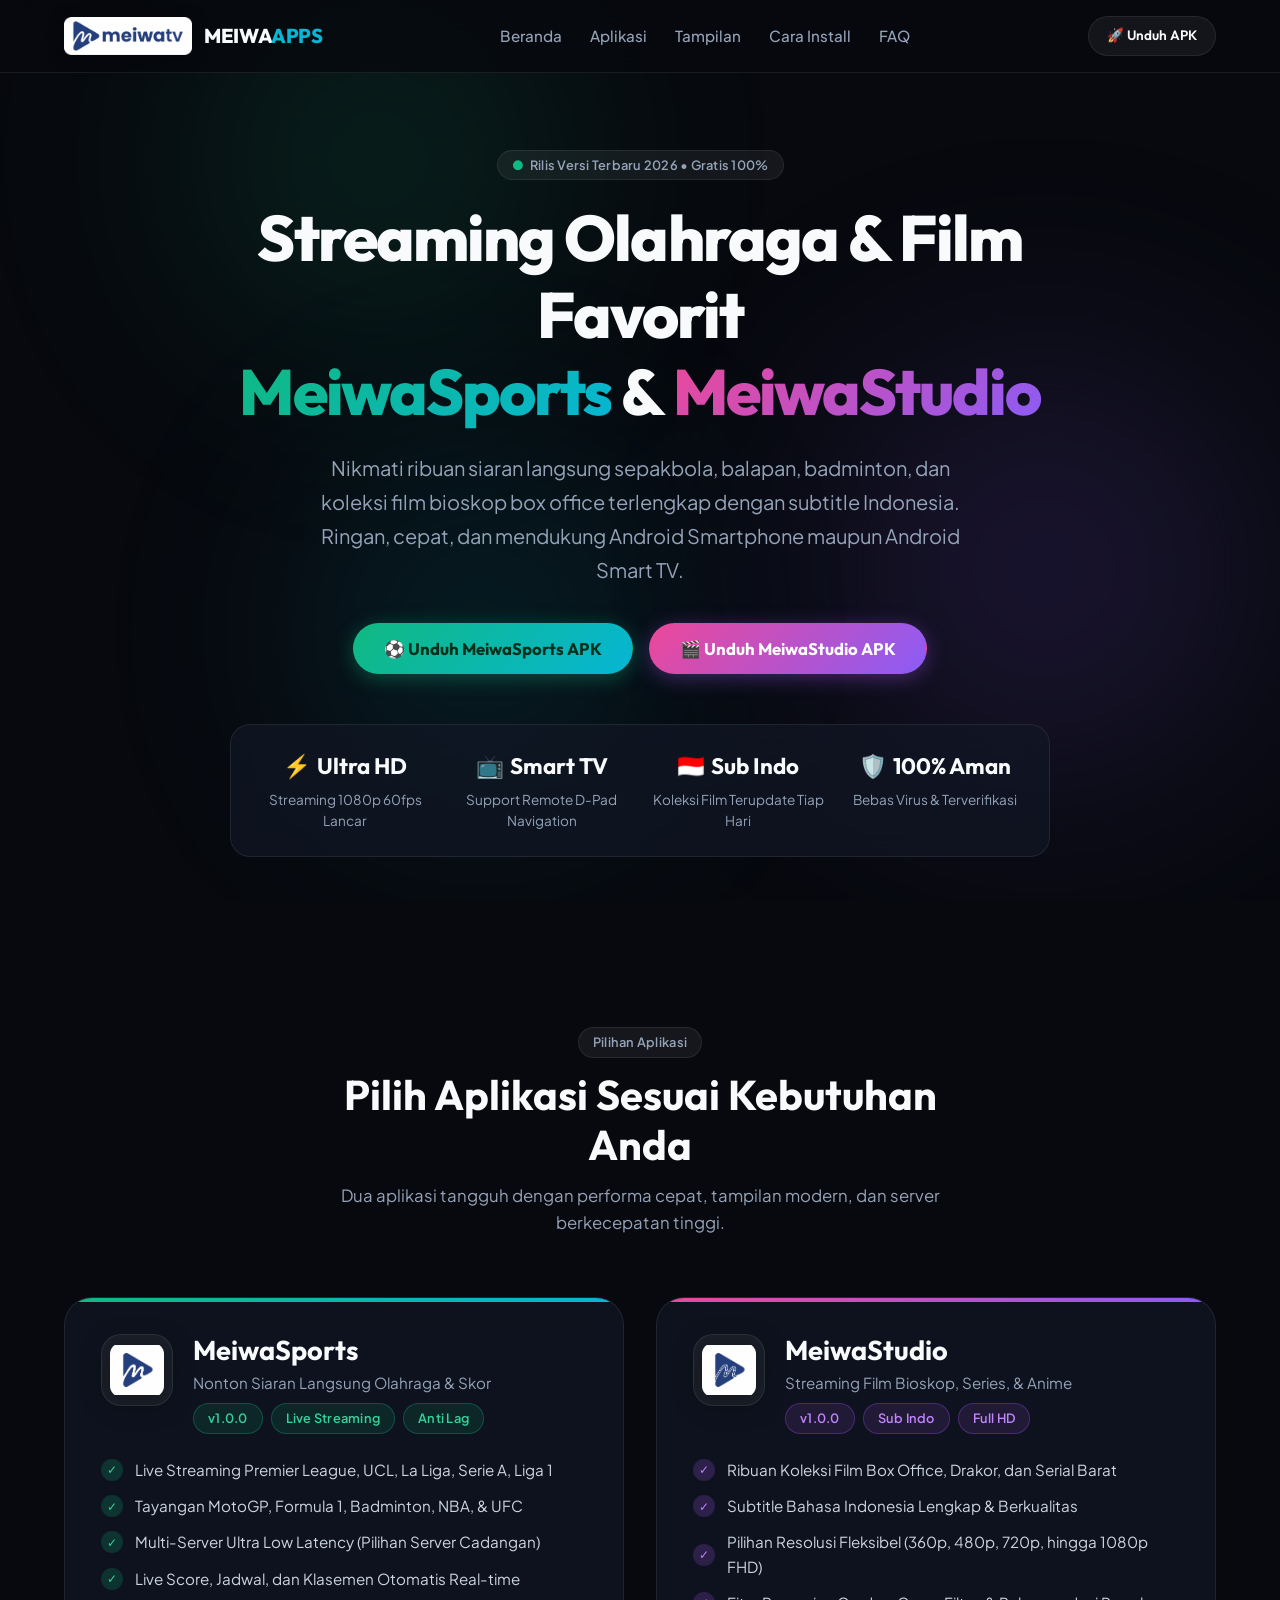
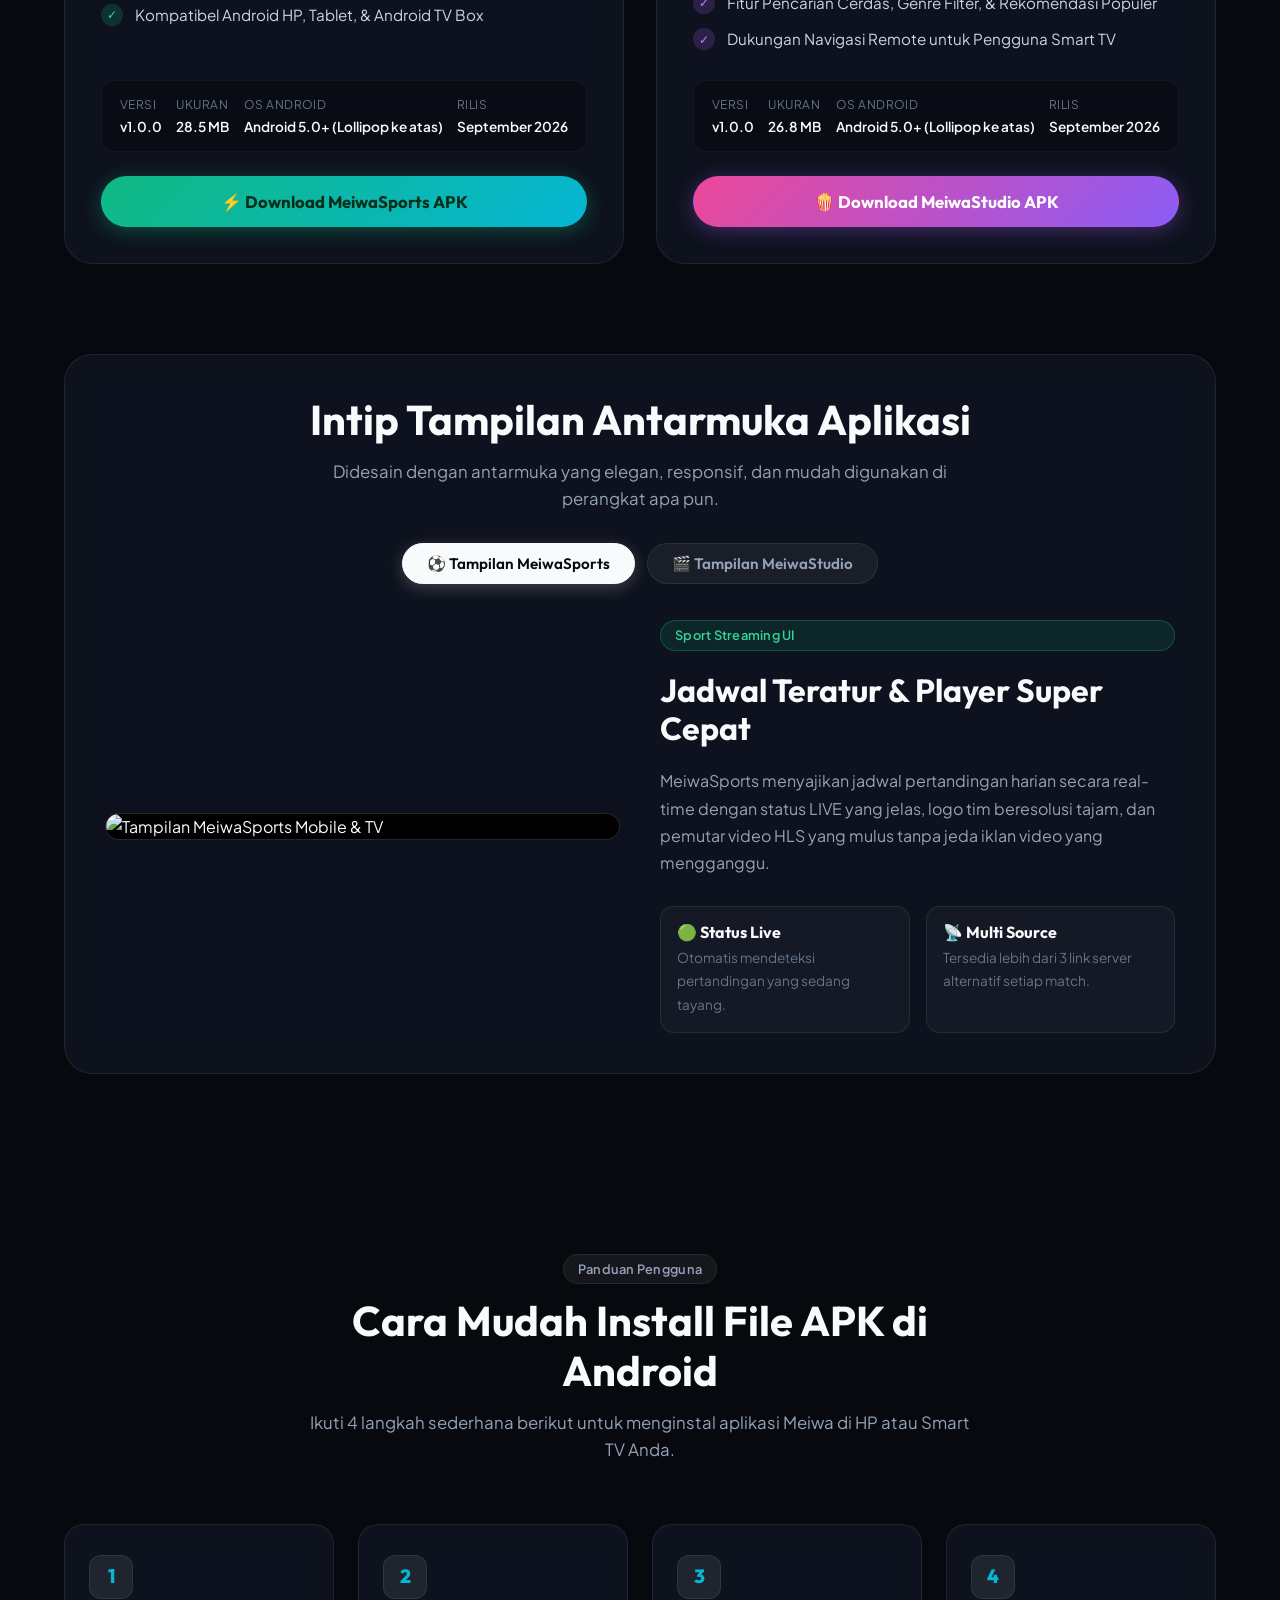
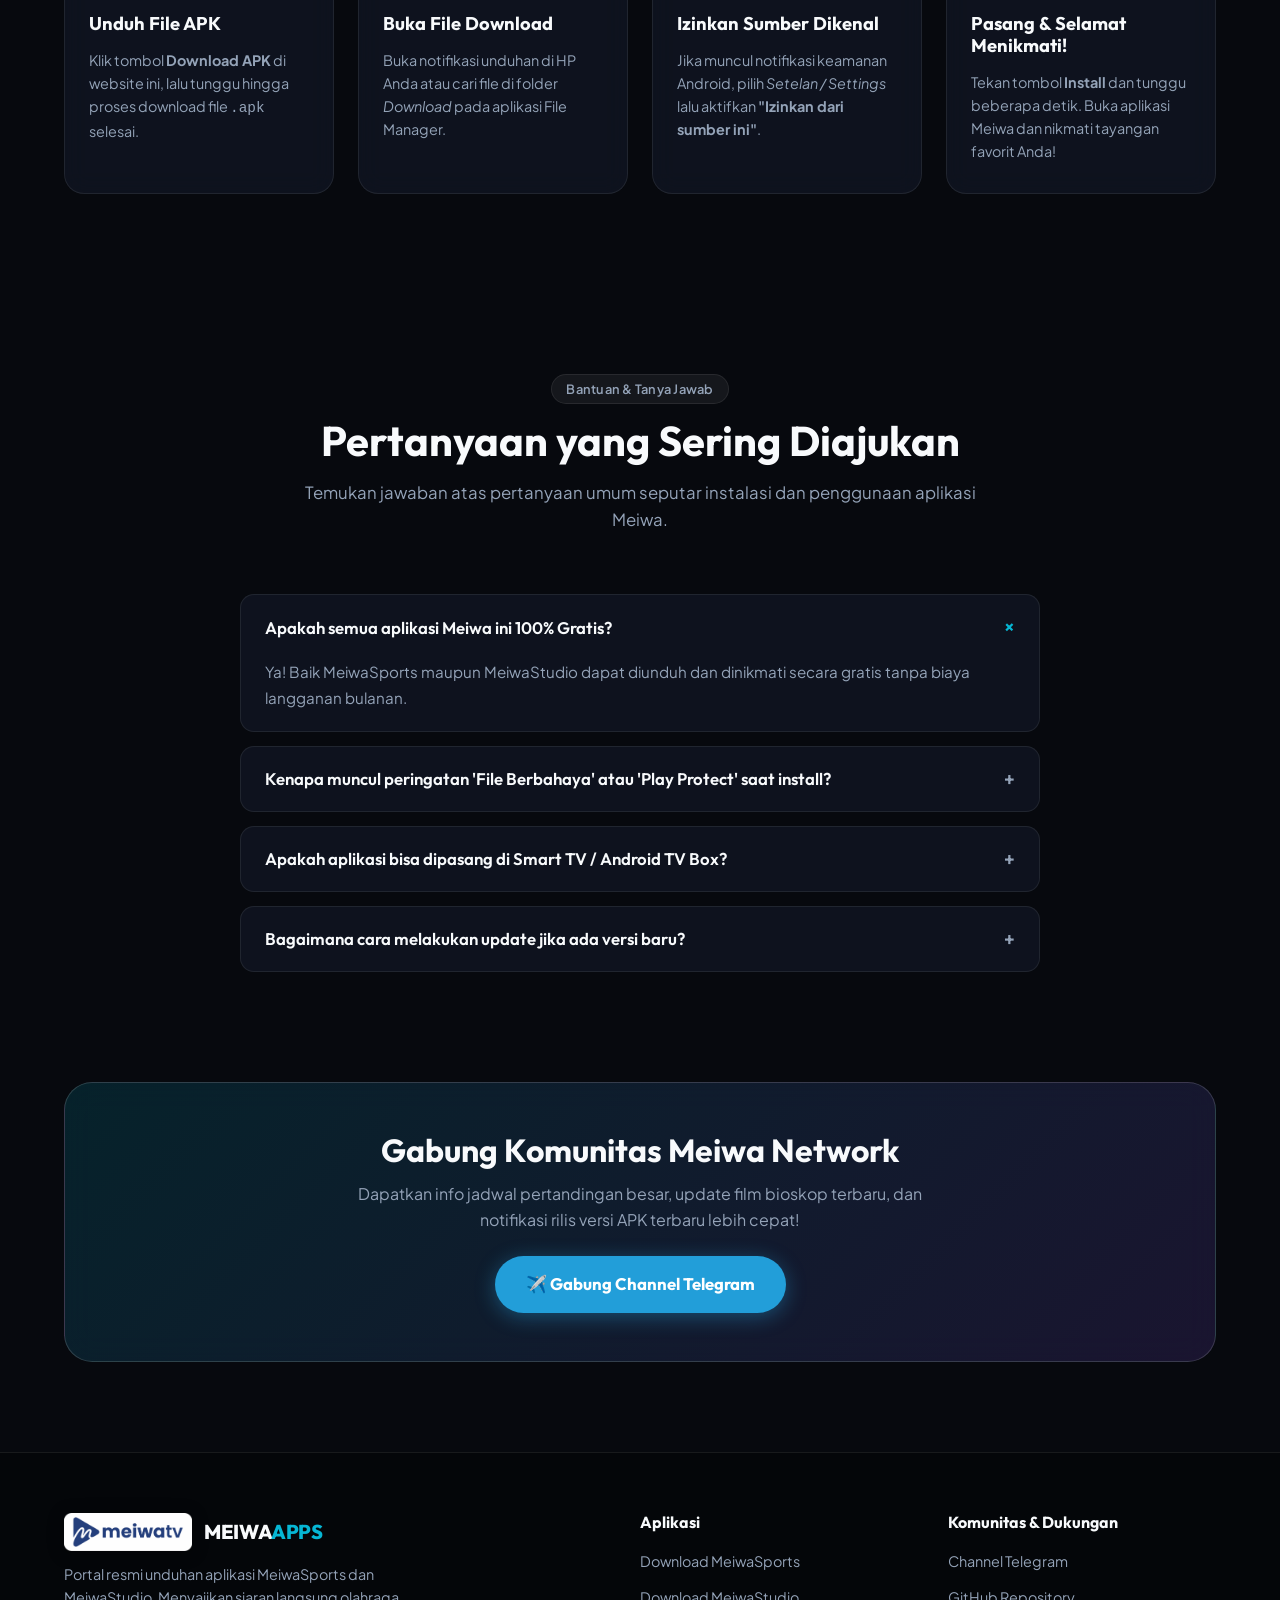
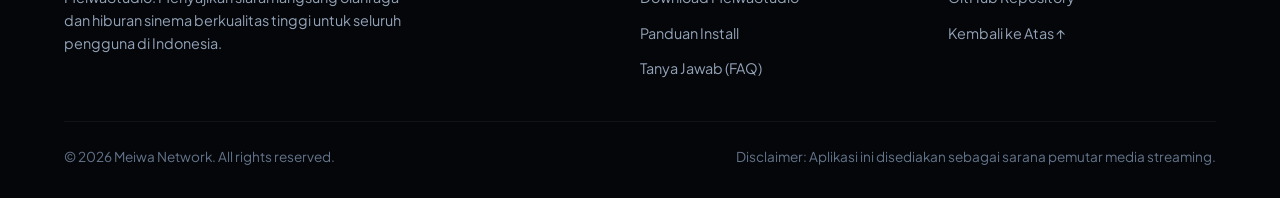
==== index.html @ 573293a9 "Update Google Drive APK download links and remove mediafire" ====
<!DOCTYPE html>
<html lang="id">
<head>
  <meta charset="UTF-8">
  <meta name="viewport" content="width=device-width, initial-scale=1.0">
  <title>Meiwa Apps Portal | Download APK Resmi MeiwaSports & MeiwaStudio</title>
  <meta name="description" content="Download APK resmi MeiwaSports (Live Streaming Olahraga & Score) dan MeiwaStudio (Nonton Film & Series Sub Indo). Gratis, cepat, dan lancar untuk Android & Smart TV.">
  <meta name="keywords" content="meiwasports apk, meiwastudio apk, download meiwa tv, nonton bola live streaming gratis, nonton film gratis sub indo, streaming apk android tv">
  <meta name="author" content="Meiwa Network">

  <!-- Open Graph / Facebook / WhatsApp -->
  <meta property="og:type" content="website">
  <meta property="og:url" content="https://meiwa.my.id/">
  <meta property="og:title" content="Meiwa Apps - Download APK MeiwaSports & MeiwaStudio">
  <meta property="og:description" content="Nonton Live Streaming Bola, MotoGP, F1, dan Ribuan Film Bioskop Sub Indo Gratis di Android & Smart TV.">
  <meta property="og:image" content="assets/logo-main.png">

  <!-- Favicon -->
  <link rel="icon" type="image/png" href="assets/logo-icon.png">

  <!-- Google Fonts -->
  <link rel="preconnect" href="https://fonts.googleapis.com">
  <link rel="preconnect" href="https://fonts.gstatic.com" crossorigin>
  <link href="https://fonts.googleapis.com/css2?family=Outfit:wght@400;500;600;700;800;900&family=Plus+Jakarta+Sans:wght@400;500;600;700&display=swap" rel="stylesheet">

  <!-- Stylesheet -->
  <link rel="stylesheet" href="style.css">
</head>
<body>

  <!-- Ambient Glowing Background -->
  <div class="bg-ambient">
    <div class="ambient-blob blob-1"></div>
    <div class="ambient-blob blob-2"></div>
    <div class="ambient-blob blob-3"></div>
  </div>

  <!-- Navigation Bar -->
  <nav class="navbar" id="navbar">
    <div class="container">
      <a href="#" class="nav-brand">
        <img src="assets/logo-main.png" alt="Meiwa Logo">
        <span>MEIWA<span style="color: var(--brand-cyan);">APPS</span></span>
      </a>

      <ul class="nav-links">
        <li><a href="#hero">Beranda</a></li>
        <li><a href="#apps">Aplikasi</a></li>
        <li><a href="#preview">Tampilan</a></li>
        <li><a href="#tutorial">Cara Install</a></li>
        <li><a href="#faq">FAQ</a></li>
      </ul>

      <div class="nav-actions">
        <a href="#apps" class="btn btn-glass btn-sm">
          <span>🚀 Unduh APK</span>
        </a>
      </div>
    </div>
  </nav>

  <!-- Hero Section -->
  <header class="hero" id="hero">
    <div class="container">
      <div class="hero-content">
        <div class="hero-badge-container">
          <span class="badge-pill">
            <span style="color: #10b981;">●</span> Rilis Versi Terbaru 2026 • Gratis 100%
          </span>
        </div>

        <h1 class="hero-title">
          Streaming Olahraga & Film Favorit <br>
          <span class="gradient-text-sports">MeiwaSports</span> & <span class="gradient-text-studio">MeiwaStudio</span>
        </h1>

        <p class="hero-subtitle">
          Nikmati ribuan siaran langsung sepakbola, balapan, badminton, dan koleksi film bioskop box office terlengkap dengan subtitle Indonesia. Ringan, cepat, dan mendukung Android Smartphone maupun Android Smart TV.
        </p>

        <div class="hero-cta">
          <button type="button" class="btn btn-sports btn-lg" onclick="openDownloadModal('sports')">
            <span>⚽ Unduh MeiwaSports APK</span>
          </button>
          <button type="button" class="btn btn-studio btn-lg" onclick="openDownloadModal('studio')">
            <span>🎬 Unduh MeiwaStudio APK</span>
          </button>
        </div>

        <!-- Highlights & Stats -->
        <div class="hero-stats">
          <div class="stat-item">
            <div class="stat-number">
              <span>⚡</span> Ultra HD
            </div>
            <div class="stat-label">Streaming 1080p 60fps Lancar</div>
          </div>

          <div class="stat-item">
            <div class="stat-number">
              <span>📺</span> Smart TV
            </div>
            <div class="stat-label">Support Remote D-Pad Navigation</div>
          </div>

          <div class="stat-item">
            <div class="stat-number">
              <span>🇮🇩</span> Sub Indo
            </div>
            <div class="stat-label">Koleksi Film Terupdate Tiap Hari</div>
          </div>

          <div class="stat-item">
            <div class="stat-number">
              <span>🛡️</span> 100% Aman
            </div>
            <div class="stat-label">Bebas Virus & Terverifikasi</div>
          </div>
        </div>
      </div>
    </div>
  </header>

  <!-- Apps Showcase Section -->
  <section class="section" id="apps">
    <div class="container">
      <div class="section-header">
        <span class="badge-pill" style="margin-bottom: 12px;">Pilihan Aplikasi</span>
        <h2 class="section-title">Pilih Aplikasi Sesuai Kebutuhan Anda</h2>
        <p class="section-subtitle">Dua aplikasi tangguh dengan performa cepat, tampilan modern, dan server berkecepatan tinggi.</p>
      </div>

      <div class="apps-grid">
        
        <!-- CARD 1: MEIWASPORTS -->
        <div class="app-card app-card-sports">
          <div>
            <div class="app-card-header">
              <img src="assets/logo-sports.png" alt="MeiwaSports Icon" class="app-card-icon">
              <div class="app-card-meta">
                <h3 class="app-card-name">MeiwaSports</h3>
                <p class="app-card-tagline">Nonton Siaran Langsung Olahraga & Skor</p>
                <div class="app-card-badges">
                  <span class="badge-pill badge-sports sports-version">v1.0.0</span>
                  <span class="badge-pill badge-sports">Live Streaming</span>
                  <span class="badge-pill badge-sports">Anti Lag</span>
                </div>
              </div>
            </div>

            <ul class="app-features-list">
              <li>
                <span class="icon-check">✓</span>
                <span>Live Streaming Premier League, UCL, La Liga, Serie A, Liga 1</span>
              </li>
              <li>
                <span class="icon-check">✓</span>
                <span>Tayangan MotoGP, Formula 1, Badminton, NBA, & UFC</span>
              </li>
              <li>
                <span class="icon-check">✓</span>
                <span>Multi-Server Ultra Low Latency (Pilihan Server Cadangan)</span>
              </li>
              <li>
                <span class="icon-check">✓</span>
                <span>Live Score, Jadwal, dan Klasemen Otomatis Real-time</span>
              </li>
              <li>
                <span class="icon-check">✓</span>
                <span>Kompatibel Android HP, Tablet, & Android TV Box</span>
              </li>
            </ul>
          </div>

          <div>
            <div class="app-specs-row">
              <div class="spec-col">
                <span>Versi</span>
                <span class="sports-version">v1.0.0</span>
              </div>
              <div class="spec-col">
                <span>Ukuran</span>
                <span class="sports-size">28.5 MB</span>
              </div>
              <div class="spec-col">
                <span>OS Android</span>
                <span class="sports-android">5.0+</span>
              </div>
              <div class="spec-col">
                <span>Rilis</span>
                <span class="sports-updated">Terbaru</span>
              </div>
            </div>

            <div class="app-card-actions">
              <button type="button" class="btn btn-sports btn-lg" onclick="openDownloadModal('sports')">
                <span>⚡ Download MeiwaSports APK</span>
              </button>
            </div>
          </div>
        </div>

        <!-- CARD 2: MEIWASTUDIO -->
        <div class="app-card app-card-studio">
          <div>
            <div class="app-card-header">
              <img src="assets/logo-studio.png" alt="MeiwaStudio Icon" class="app-card-icon">
              <div class="app-card-meta">
                <h3 class="app-card-name">MeiwaStudio</h3>
                <p class="app-card-tagline">Streaming Film Bioskop, Series, & Anime</p>
                <div class="app-card-badges">
                  <span class="badge-pill badge-studio studio-version">v1.0.0</span>
                  <span class="badge-pill badge-studio">Sub Indo</span>
                  <span class="badge-pill badge-studio">Full HD</span>
                </div>
              </div>
            </div>

            <ul class="app-features-list">
              <li>
                <span class="icon-check">✓</span>
                <span>Ribuan Koleksi Film Box Office, Drakor, dan Serial Barat</span>
              </li>
              <li>
                <span class="icon-check">✓</span>
                <span>Subtitle Bahasa Indonesia Lengkap & Berkualitas</span>
              </li>
              <li>
                <span class="icon-check">✓</span>
                <span>Pilihan Resolusi Fleksibel (360p, 480p, 720p, hingga 1080p FHD)</span>
              </li>
              <li>
                <span class="icon-check">✓</span>
                <span>Fitur Pencarian Cerdas, Genre Filter, & Rekomendasi Populer</span>
              </li>
              <li>
                <span class="icon-check">✓</span>
                <span>Dukungan Navigasi Remote untuk Pengguna Smart TV</span>
              </li>
            </ul>
          </div>

          <div>
            <div class="app-specs-row">
              <div class="spec-col">
                <span>Versi</span>
                <span class="studio-version">v1.0.0</span>
              </div>
              <div class="spec-col">
                <span>Ukuran</span>
                <span class="studio-size">26.8 MB</span>
              </div>
              <div class="spec-col">
                <span>OS Android</span>
                <span class="studio-android">5.0+</span>
              </div>
              <div class="spec-col">
                <span>Rilis</span>
                <span class="studio-updated">Terbaru</span>
              </div>
            </div>

            <div class="app-card-actions">
              <button type="button" class="btn btn-studio btn-lg" onclick="openDownloadModal('studio')">
                <span>🍿 Download MeiwaStudio APK</span>
              </button>
            </div>
          </div>
        </div>

      </div>
    </div>
  </section>

  <!-- Interactive Preview Showcase -->
  <section class="section" id="preview" style="padding-top: 0;">
    <div class="container">
      <div class="showcase-wrapper">
        <div class="section-header" style="margin-bottom: 30px;">
          <h2 class="section-title">Intip Tampilan Antarmuka Aplikasi</h2>
          <p class="section-subtitle">Didesain dengan antarmuka yang elegan, responsif, dan mudah digunakan di perangkat apa pun.</p>
        </div>

        <div class="showcase-tabs">
          <button type="button" class="showcase-tab-btn active" data-target="previewSports">⚽ Tampilan MeiwaSports</button>
          <button type="button" class="showcase-tab-btn" data-target="previewStudio">🎬 Tampilan MeiwaStudio</button>
        </div>

        <!-- View 1: Sports Preview -->
        <div class="showcase-view active" id="previewSports">
          <div class="showcase-mockup-frame">
            <img src="assets/screen-sports.png" alt="Tampilan MeiwaSports Mobile & TV">
          </div>
          <div class="showcase-details">
            <span class="badge-pill badge-sports">Sport Streaming UI</span>
            <h3>Jadwal Teratur & Player Super Cepat</h3>
            <p>
              MeiwaSports menyajikan jadwal pertandingan harian secara real-time dengan status LIVE yang jelas, logo tim beresolusi tajam, dan pemutar video HLS yang mulus tanpa jeda iklan video yang mengganggu.
            </p>
            <div class="feature-mini-grid">
              <div class="feature-mini-card">
                <h4>🟢 Status Live</h4>
                <p>Otomatis mendeteksi pertandingan yang sedang tayang.</p>
              </div>
              <div class="feature-mini-card">
                <h4>📡 Multi Source</h4>
                <p>Tersedia lebih dari 3 link server alternatif setiap match.</p>
              </div>
            </div>
          </div>
        </div>

        <!-- View 2: Studio Preview -->
        <div class="showcase-view" id="previewStudio">
          <div class="showcase-mockup-frame">
            <img src="assets/screen-studio.png" alt="Tampilan MeiwaStudio Nonton Film">
          </div>
          <div class="showcase-details">
            <span class="badge-pill badge-studio">Movie Streaming UI</span>
            <h3>Sinema Bioskop di Genggaman Tangan Anda</h3>
            <p>
              Eksplorasi poster film, sinopsis cerita, trailer, hingga episode series favorit dalam satu ketukan. Dilengkapi subtitle Indonesia yang mudah dibaca dengan kontras sempurna.
            </p>
            <div class="feature-mini-grid">
              <div class="feature-mini-card">
                <h4>📽️ Kualitas FHD</h4>
                <p>Gambar jernih dengan audio yang imersif.</p>
              </div>
              <div class="feature-mini-card">
                <h4>🗂️ Kategori Komplit</h4>
                <p>Action, Romance, Horor, Sci-Fi, Drakor hingga Anime.</p>
              </div>
            </div>
          </div>
        </div>

      </div>
    </div>
  </section>

  <!-- Tutorial / Panduan Install APK -->
  <section class="section" id="tutorial">
    <div class="container">
      <div class="section-header">
        <span class="badge-pill" style="margin-bottom: 12px;">Panduan Pengguna</span>
        <h2 class="section-title">Cara Mudah Install File APK di Android</h2>
        <p class="section-subtitle">Ikuti 4 langkah sederhana berikut untuk menginstal aplikasi Meiwa di HP atau Smart TV Anda.</p>
      </div>

      <div class="install-steps-grid">
        <div class="step-card">
          <div class="step-number">1</div>
          <h3>Unduh File APK</h3>
          <p>Klik tombol <strong>Download APK</strong> di website ini, lalu tunggu hingga proses download file <code>.apk</code> selesai.</p>
        </div>

        <div class="step-card">
          <div class="step-number">2</div>
          <h3>Buka File Download</h3>
          <p>Buka notifikasi unduhan di HP Anda atau cari file di folder <em>Download</em> pada aplikasi File Manager.</p>
        </div>

        <div class="step-card">
          <div class="step-number">3</div>
          <h3>Izinkan Sumber Dikenal</h3>
          <p>Jika muncul notifikasi keamanan Android, pilih <em>Setelan / Settings</em> lalu aktifkan <strong>"Izinkan dari sumber ini"</strong>.</p>
        </div>

        <div class="step-card">
          <div class="step-number">4</div>
          <h3>Pasang & Selamat Menikmati!</h3>
          <p>Tekan tombol <strong>Install</strong> dan tunggu beberapa detik. Buka aplikasi Meiwa dan nikmati tayangan favorit Anda!</p>
        </div>
      </div>
    </div>
  </section>

  <!-- FAQ Section -->
  <section class="section" id="faq">
    <div class="container">
      <div class="section-header">
        <span class="badge-pill" style="margin-bottom: 12px;">Bantuan & Tanya Jawab</span>
        <h2 class="section-title">Pertanyaan yang Sering Diajukan</h2>
        <p class="section-subtitle">Temukan jawaban atas pertanyaan umum seputar instalasi dan penggunaan aplikasi Meiwa.</p>
      </div>

      <div class="faq-list" id="faqList">
        <!-- Rendered dynamically by config.js & app.js -->
      </div>
    </div>
  </section>

  <!-- Telegram / Community CTA Banner -->
  <section class="section" style="padding-top: 20px;">
    <div class="container">
      <div style="background: linear-gradient(135deg, rgba(6, 182, 212, 0.15) 0%, rgba(139, 92, 246, 0.15) 100%); border: 1px solid var(--border-accent); border-radius: var(--radius-xl); padding: 48px 32px; text-align: center; backdrop-filter: blur(16px);">
        <h2 style="font-size: 2rem; margin-bottom: 12px;">Gabung Komunitas Meiwa Network</h2>
        <p style="color: var(--text-muted); max-width: 600px; margin: 0 auto 24px;">Dapatkan info jadwal pertandingan besar, update film bioskop terbaru, dan notifikasi rilis versi APK terbaru lebih cepat!</p>
        <a href="https://t.me/meiwatv" target="_blank" class="btn btn-sports btn-lg" style="background: #229ED9; color: #fff; box-shadow: 0 4px 20px rgba(34, 158, 217, 0.4);">
          <span>✈️ Gabung Channel Telegram</span>
        </a>
      </div>
    </div>
  </section>

  <!-- Footer -->
  <footer class="footer">
    <div class="container">
      <div class="footer-grid">
        <div class="footer-brand">
          <a href="#" class="nav-brand">
            <img src="assets/logo-main.png" alt="Meiwa Logo">
            <span>MEIWA<span style="color: var(--brand-cyan);">APPS</span></span>
          </a>
          <p>Portal resmi unduhan aplikasi MeiwaSports dan MeiwaStudio. Menyajikan siaran langsung olahraga dan hiburan sinema berkualitas tinggi untuk seluruh pengguna di Indonesia.</p>
        </div>

        <div class="footer-col">
          <h4>Aplikasi</h4>
          <ul class="footer-links">
            <li><a href="javascript:void(0)" onclick="openDownloadModal('sports')">Download MeiwaSports</a></li>
            <li><a href="javascript:void(0)" onclick="openDownloadModal('studio')">Download MeiwaStudio</a></li>
            <li><a href="#tutorial">Panduan Install</a></li>
            <li><a href="#faq">Tanya Jawab (FAQ)</a></li>
          </ul>
        </div>

        <div class="footer-col">
          <h4>Komunitas & Dukungan</h4>
          <ul class="footer-links">
            <li><a href="https://t.me/meiwatv" target="_blank">Channel Telegram</a></li>
            <li><a href="https://github.com/adityafarid0112/meiwatv" target="_blank">GitHub Repository</a></li>
            <li><a href="#hero">Kembali ke Atas ↑</a></li>
          </ul>
        </div>
      </div>

      <div class="footer-bottom">
        <p>&copy; 2026 Meiwa Network. All rights reserved.</p>
        <p>Disclaimer: Aplikasi ini disediakan sebagai sarana pemutar media streaming.</p>
      </div>
    </div>
  </footer>

  <!-- Download Modal Dialog -->
  <div class="modal-overlay" id="downloadModal" role="dialog" aria-modal="true">
    <div class="modal-container">
      <button type="button" class="modal-close-btn" id="modalCloseBtn" aria-label="Tutup Modal">&times;</button>
      
      <div class="modal-header">
        <img src="assets/logo-sports.png" alt="App Icon" class="modal-app-icon" id="modalAppIcon">
        <div>
          <h3 class="modal-title" id="modalAppName">MeiwaSports</h3>
          <p class="modal-tagline" id="modalAppTagline">v1.0.0 • 28.5 MB • Android 5.0+</p>
        </div>
      </div>

      <div class="modal-changelog-box">
        <div class="modal-changelog-title">📋 Catatan Pembaruan (Changelog):</div>
        <ul class="modal-changelog-list" id="modalChangelogList">
          <li>Rilis versi perdana</li>
        </ul>
      </div>

      <p style="font-size: 0.85rem; color: var(--text-muted); margin-bottom: 12px; font-weight: 600;">PILIH SERVER DOWNLOAD:</p>
      <div class="download-server-list" id="modalServerList">
        <!-- Rendered by app.js -->
      </div>

      <p style="font-size: 0.78rem; color: var(--text-dim); text-align: center;">
        🔒 File APK resmi, bersih dari virus, dan aman diinstall.
      </p>
    </div>
  </div>

  <!-- Scripts -->
  <script src="config.js"></script>
  <script src="app.js"></script>
</body>
</html>
---- style.css ----
/* ==========================================================================
   MEIWA APPS PORTAL - STYLESHEET
   Design: Modern Dark Glassmorphism, Neon Glow & Cyber-Sleek Aesthetic
   ========================================================================== */

:root {
  /* Color Palette */
  --bg-dark: #07090e;
  --bg-surface: #0e131f;
  --bg-card: rgba(18, 24, 38, 0.7);
  --bg-card-hover: rgba(26, 35, 56, 0.85);
  
  --border-light: rgba(255, 255, 255, 0.08);
  --border-accent: rgba(255, 255, 255, 0.15);

  --text-main: #f8fafc;
  --text-muted: #94a3b8;
  --text-dim: #64748b;

  /* Brand Accents */
  --sports-primary: #10b981;
  --sports-glow: rgba(16, 185, 129, 0.35);
  --sports-gradient: linear-gradient(135deg, #10b981 0%, #06b6d4 100%);
  
  --studio-primary: #a855f7;
  --studio-glow: rgba(168, 85, 247, 0.35);
  --studio-gradient: linear-gradient(135deg, #ec4899 0%, #8b5cf6 100%);

  --brand-cyan: #06b6d4;
  --brand-amber: #f59e0b;

  /* Layout & Radii */
  --radius-sm: 8px;
  --radius-md: 14px;
  --radius-lg: 20px;
  --radius-xl: 28px;
  --radius-pill: 9999px;

  --font-heading: 'Outfit', -apple-system, BlinkMacSystemFont, 'Segoe UI', Roboto, sans-serif;
  --font-body: 'Plus Jakarta Sans', -apple-system, BlinkMacSystemFont, 'Segoe UI', Roboto, sans-serif;

  --transition-fast: 0.2s cubic-bezier(0.4, 0, 0.2, 1);
  --transition-normal: 0.3s cubic-bezier(0.4, 0, 0.2, 1);
  --transition-bounce: 0.5s cubic-bezier(0.34, 1.56, 0.64, 1);
}

/* Reset & Base */
*, *::before, *::after {
  box-sizing: border-box;
  margin: 0;
  padding: 0;
}

html {
  scroll-behavior: smooth;
  color-scheme: dark;
}

body {
  background-color: var(--bg-dark);
  color: var(--text-main);
  font-family: var(--font-body);
  font-size: 16px;
  line-height: 1.6;
  overflow-x: hidden;
  position: relative;
  min-height: 100vh;
}

/* Background Ambient Lights */
.bg-ambient {
  position: fixed;
  top: 0;
  left: 0;
  width: 100vw;
  height: 100vh;
  pointer-events: none;
  z-index: 0;
  overflow: hidden;
}

.ambient-blob {
  position: absolute;
  border-radius: 50%;
  filter: blur(120px);
  opacity: 0.25;
  will-change: transform;
}

.blob-1 {
  top: -10%;
  left: 10%;
  width: 500px;
  height: 500px;
  background: radial-gradient(circle, #10b981 0%, transparent 70%);
  animation: float 14s ease-in-out infinite alternate;
}

.blob-2 {
  top: 30%;
  right: -5%;
  width: 600px;
  height: 600px;
  background: radial-gradient(circle, #8b5cf6 0%, transparent 70%);
  animation: float 18s ease-in-out infinite alternate-reverse;
}

.blob-3 {
  bottom: 5%;
  left: 20%;
  width: 450px;
  height: 450px;
  background: radial-gradient(circle, #06b6d4 0%, transparent 70%);
  animation: float 16s ease-in-out infinite alternate;
}

@keyframes float {
  0% { transform: translateY(0px) scale(1); }
  50% { transform: translateY(30px) scale(1.08); }
  100% { transform: translateY(-20px) scale(0.95); }
}

/* Container */
.container {
  width: 100%;
  max-width: 1200px;
  margin: 0 auto;
  padding: 0 24px;
  position: relative;
  z-index: 1;
}

/* Typography Helpers */
h1, h2, h3, h4 {
  font-family: var(--font-heading);
  font-weight: 700;
  line-height: 1.2;
}

.gradient-text-sports {
  background: var(--sports-gradient);
  -webkit-background-clip: text;
  -webkit-text-fill-color: transparent;
}

.gradient-text-studio {
  background: var(--studio-gradient);
  -webkit-background-clip: text;
  -webkit-text-fill-color: transparent;
}

.gradient-text-main {
  background: linear-gradient(135deg, #ffffff 0%, #94a3b8 100%);
  -webkit-background-clip: text;
  -webkit-text-fill-color: transparent;
}

/* ==========================================================================
   NAVBAR
   ========================================================================== */
.navbar {
  position: fixed;
  top: 0;
  left: 0;
  right: 0;
  z-index: 100;
  background: rgba(7, 9, 14, 0.75);
  backdrop-filter: blur(16px);
  -webkit-backdrop-filter: blur(16px);
  border-bottom: 1px solid var(--border-light);
  transition: var(--transition-normal);
}

.navbar .container {
  display: flex;
  align-items: center;
  justify-content: space-between;
  height: 72px;
}

.nav-brand {
  display: flex;
  align-items: center;
  gap: 12px;
  text-decoration: none;
  color: var(--text-main);
  font-family: var(--font-heading);
  font-weight: 800;
  font-size: 1.25rem;
  letter-spacing: -0.02em;
}

.nav-brand img {
  height: 38px;
  width: auto;
  object-fit: contain;
  filter: drop-shadow(0 2px 8px rgba(0, 0, 0, 0.4));
}

.nav-links {
  display: flex;
  align-items: center;
  gap: 28px;
  list-style: none;
}

.nav-links a {
  text-decoration: none;
  color: var(--text-muted);
  font-size: 0.95rem;
  font-weight: 500;
  transition: var(--transition-fast);
  position: relative;
}

.nav-links a:hover,
.nav-links a.active {
  color: var(--text-main);
}

.nav-actions {
  display: flex;
  align-items: center;
  gap: 12px;
}

.mobile-menu-btn {
  display: none;
  background: transparent;
  border: none;
  color: var(--text-main);
  font-size: 1.5rem;
  cursor: pointer;
  padding: 6px;
}

/* ==========================================================================
   BUTTONS & BADGES
   ========================================================================== */
.btn {
  display: inline-flex;
  align-items: center;
  justify-content: center;
  gap: 10px;
  padding: 12px 24px;
  border-radius: var(--radius-pill);
  font-family: var(--font-heading);
  font-weight: 600;
  font-size: 0.95rem;
  text-decoration: none;
  cursor: pointer;
  transition: var(--transition-normal);
  border: 1px solid transparent;
  outline: none;
}

.btn-sports {
  background: var(--sports-gradient);
  color: #042f1a;
  font-weight: 700;
  box-shadow: 0 4px 20px var(--sports-glow);
}

.btn-sports:hover {
  transform: translateY(-2px);
  box-shadow: 0 8px 30px rgba(16, 185, 129, 0.5);
}

.btn-studio {
  background: var(--studio-gradient);
  color: #ffffff;
  font-weight: 700;
  box-shadow: 0 4px 20px var(--studio-glow);
}

.btn-studio:hover {
  transform: translateY(-2px);
  box-shadow: 0 8px 30px rgba(168, 85, 247, 0.5);
}

.btn-glass {
  background: rgba(255, 255, 255, 0.06);
  border: 1px solid var(--border-light);
  color: var(--text-main);
  backdrop-filter: blur(8px);
}

.btn-glass:hover {
  background: rgba(255, 255, 255, 0.12);
  border-color: var(--border-accent);
  transform: translateY(-2px);
}

.btn-sm {
  padding: 8px 18px;
  font-size: 0.85rem;
}

.btn-lg {
  padding: 14px 30px;
  font-size: 1.05rem;
}

.badge-pill {
  display: inline-flex;
  align-items: center;
  gap: 6px;
  padding: 4px 14px;
  border-radius: var(--radius-pill);
  font-size: 0.8rem;
  font-weight: 600;
  letter-spacing: 0.02em;
  background: rgba(255, 255, 255, 0.06);
  border: 1px solid var(--border-light);
  color: var(--text-muted);
}

.badge-sports {
  background: rgba(16, 185, 129, 0.12);
  border-color: rgba(16, 185, 129, 0.3);
  color: #34d399;
}

.badge-studio {
  background: rgba(168, 85, 247, 0.12);
  border-color: rgba(168, 85, 247, 0.3);
  color: #c084fc;
}

/* ==========================================================================
   HERO SECTION
   ========================================================================== */
.hero {
  padding: 150px 0 80px;
  text-align: center;
  position: relative;
}

.hero-content {
  max-width: 820px;
  margin: 0 auto;
}

.hero-badge-container {
  margin-bottom: 20px;
}

.hero-title {
  font-size: clamp(2.4rem, 5vw, 4rem);
  font-weight: 800;
  letter-spacing: -0.03em;
  margin-bottom: 20px;
}

.hero-subtitle {
  font-size: clamp(1.05rem, 2vw, 1.25rem);
  color: var(--text-muted);
  max-width: 680px;
  margin: 0 auto 36px;
  line-height: 1.7;
}

.hero-cta {
  display: flex;
  align-items: center;
  justify-content: center;
  gap: 16px;
  flex-wrap: wrap;
  margin-bottom: 50px;
}

.hero-stats {
  display: grid;
  grid-template-columns: repeat(auto-fit, minmax(180px, 1fr));
  gap: 16px;
  max-width: 900px;
  margin: 0 auto;
  padding: 24px;
  background: var(--bg-card);
  border: 1px solid var(--border-light);
  border-radius: var(--radius-lg);
  backdrop-filter: blur(12px);
}

.stat-item {
  display: flex;
  flex-direction: column;
  align-items: center;
  text-align: center;
  gap: 4px;
}

.stat-number {
  font-family: var(--font-heading);
  font-size: 1.4rem;
  font-weight: 700;
  color: var(--text-main);
  display: flex;
  align-items: center;
  gap: 6px;
}

.stat-label {
  font-size: 0.85rem;
  color: var(--text-muted);
}

/* ==========================================================================
   APPS SHOWCASE SECTION
   ========================================================================== */
.section {
  padding: 90px 0;
  position: relative;
}

.section-header {
  text-align: center;
  max-width: 680px;
  margin: 0 auto 60px;
}

.section-title {
  font-size: clamp(1.8rem, 3.5vw, 2.6rem);
  margin-bottom: 14px;
}

.section-subtitle {
  color: var(--text-muted);
  font-size: 1.05rem;
}

.apps-grid {
  display: grid;
  grid-template-columns: repeat(2, 1fr);
  gap: 32px;
}

.app-card {
  background: var(--bg-card);
  border: 1px solid var(--border-light);
  border-radius: var(--radius-xl);
  padding: 36px;
  position: relative;
  overflow: hidden;
  backdrop-filter: blur(16px);
  display: flex;
  flex-direction: column;
  justify-content: space-between;
  transition: var(--transition-normal);
}

.app-card::before {
  content: '';
  position: absolute;
  top: 0;
  left: 0;
  right: 0;
  height: 4px;
}

.app-card-sports::before {
  background: var(--sports-gradient);
}

.app-card-studio::before {
  background: var(--studio-gradient);
}

.app-card:hover {
  transform: translateY(-6px);
  border-color: var(--border-accent);
  box-shadow: 0 20px 40px rgba(0, 0, 0, 0.4);
}

.app-card-sports:hover {
  box-shadow: 0 20px 50px rgba(16, 185, 129, 0.15);
}

.app-card-studio:hover {
  box-shadow: 0 20px 50px rgba(168, 85, 247, 0.15);
}

.app-card-header {
  display: flex;
  align-items: flex-start;
  gap: 20px;
  margin-bottom: 24px;
}

.app-card-icon {
  width: 72px;
  height: 72px;
  border-radius: var(--radius-lg);
  object-fit: contain;
  background: rgba(255, 255, 255, 0.05);
  border: 1px solid var(--border-light);
  padding: 8px;
  filter: drop-shadow(0 4px 12px rgba(0,0,0,0.5));
}

.app-card-meta {
  flex: 1;
}

.app-card-name {
  font-size: 1.7rem;
  margin-bottom: 4px;
}

.app-card-tagline {
  color: var(--text-muted);
  font-size: 0.95rem;
  margin-bottom: 8px;
}

.app-card-badges {
  display: flex;
  gap: 8px;
  flex-wrap: wrap;
}

.app-features-list {
  list-style: none;
  margin-bottom: 28px;
  display: flex;
  flex-direction: column;
  gap: 12px;
}

.app-features-list li {
  display: flex;
  align-items: center;
  gap: 12px;
  font-size: 0.95rem;
  color: #cbd5e1;
}

.app-features-list li span.icon-check {
  display: inline-flex;
  align-items: center;
  justify-content: center;
  width: 22px;
  height: 22px;
  border-radius: 50%;
  flex-shrink: 0;
  font-size: 0.75rem;
}

.app-card-sports .icon-check {
  background: rgba(16, 185, 129, 0.2);
  color: #34d399;
}

.app-card-studio .icon-check {
  background: rgba(168, 85, 247, 0.2);
  color: #c084fc;
}

.app-specs-row {
  display: flex;
  justify-content: space-between;
  padding: 14px 18px;
  background: rgba(0, 0, 0, 0.3);
  border-radius: var(--radius-md);
  margin-bottom: 24px;
  font-size: 0.85rem;
  border: 1px solid rgba(255, 255, 255, 0.04);
}

.spec-col {
  display: flex;
  flex-direction: column;
  gap: 2px;
}

.spec-col span:first-child {
  color: var(--text-dim);
  font-size: 0.75rem;
  text-transform: uppercase;
  letter-spacing: 0.04em;
}

.spec-col span:last-child {
  font-weight: 600;
  color: var(--text-main);
}

.app-card-actions {
  display: flex;
  gap: 12px;
}

.app-card-actions .btn {
  flex: 1;
}

/* ==========================================================================
   APP PREVIEW / INTERACTIVE MOCKUP SHOWCASE
   ========================================================================== */
.showcase-wrapper {
  background: var(--bg-card);
  border: 1px solid var(--border-light);
  border-radius: var(--radius-xl);
  padding: 40px;
  backdrop-filter: blur(16px);
}

.showcase-tabs {
  display: flex;
  justify-content: center;
  gap: 12px;
  margin-bottom: 36px;
}

.showcase-tab-btn {
  padding: 10px 24px;
  border-radius: var(--radius-pill);
  background: rgba(255, 255, 255, 0.05);
  border: 1px solid var(--border-light);
  color: var(--text-muted);
  font-family: var(--font-heading);
  font-weight: 600;
  font-size: 0.95rem;
  cursor: pointer;
  transition: var(--transition-fast);
}

.showcase-tab-btn.active {
  background: var(--text-main);
  color: #07090e;
  border-color: var(--text-main);
  box-shadow: 0 4px 16px rgba(255, 255, 255, 0.2);
}

.showcase-view {
  display: none;
  animation: fadeIn 0.4s ease;
}

.showcase-view.active {
  display: grid;
  grid-template-columns: 1fr 1fr;
  gap: 40px;
  align-items: center;
}

@keyframes fadeIn {
  from { opacity: 0; transform: translateY(10px); }
  to { opacity: 1; transform: translateY(0); }
}

.showcase-mockup-frame {
  position: relative;
  border-radius: var(--radius-lg);
  overflow: hidden;
  box-shadow: 0 25px 50px -12px rgba(0, 0, 0, 0.7);
  border: 1px solid var(--border-accent);
  background: #000;
}

.showcase-mockup-frame img {
  width: 100%;
  height: auto;
  display: block;
  object-fit: cover;
  transition: transform 0.5s ease;
}

.showcase-mockup-frame:hover img {
  transform: scale(1.02);
}

.showcase-details {
  display: flex;
  flex-direction: column;
  gap: 20px;
}

.showcase-details h3 {
  font-size: 2rem;
}

.showcase-details p {
  color: var(--text-muted);
  line-height: 1.7;
}

.feature-mini-grid {
  display: grid;
  grid-template-columns: 1fr 1fr;
  gap: 16px;
  margin-top: 10px;
}

.feature-mini-card {
  background: rgba(255, 255, 255, 0.03);
  border: 1px solid var(--border-light);
  border-radius: var(--radius-md);
  padding: 16px;
}

.feature-mini-card h4 {
  font-size: 1rem;
  margin-bottom: 4px;
  display: flex;
  align-items: center;
  gap: 8px;
}

.feature-mini-card p {
  font-size: 0.85rem;
  color: var(--text-dim);
}

/* ==========================================================================
   TUTORIAL / INSTALL GUIDE
   ========================================================================== */
.install-steps-grid {
  display: grid;
  grid-template-columns: repeat(4, 1fr);
  gap: 24px;
}

.step-card {
  background: var(--bg-card);
  border: 1px solid var(--border-light);
  border-radius: var(--radius-lg);
  padding: 30px 24px;
  position: relative;
  backdrop-filter: blur(12px);
  display: flex;
  flex-direction: column;
  gap: 14px;
  transition: var(--transition-normal);
}

.step-card:hover {
  transform: translateY(-4px);
  border-color: var(--border-accent);
}

.step-number {
  width: 44px;
  height: 44px;
  border-radius: 12px;
  background: rgba(255, 255, 255, 0.08);
  border: 1px solid var(--border-light);
  display: flex;
  align-items: center;
  justify-content: center;
  font-family: var(--font-heading);
  font-weight: 800;
  font-size: 1.2rem;
  color: var(--brand-cyan);
}

.step-card h3 {
  font-size: 1.15rem;
}

.step-card p {
  color: var(--text-muted);
  font-size: 0.9rem;
  line-height: 1.6;
}

/* ==========================================================================
   FAQ SECTION
   ========================================================================== */
.faq-list {
  max-width: 800px;
  margin: 0 auto;
  display: flex;
  flex-direction: column;
  gap: 14px;
}

.faq-item {
  background: var(--bg-card);
  border: 1px solid var(--border-light);
  border-radius: var(--radius-md);
  overflow: hidden;
  transition: var(--transition-fast);
}

.faq-question {
  width: 100%;
  padding: 20px 24px;
  display: flex;
  align-items: center;
  justify-content: space-between;
  background: transparent;
  border: none;
  color: var(--text-main);
  font-family: var(--font-heading);
  font-size: 1.05rem;
  font-weight: 600;
  text-align: left;
  cursor: pointer;
  gap: 16px;
}

.faq-icon {
  font-size: 1.2rem;
  transition: transform 0.3s ease;
  color: var(--text-muted);
}

.faq-item.active .faq-icon {
  transform: rotate(45deg);
  color: var(--brand-cyan);
}

.faq-answer {
  max-height: 0;
  overflow: hidden;
  transition: max-height 0.35s ease-out;
  padding: 0 24px;
  color: var(--text-muted);
  font-size: 0.95rem;
  line-height: 1.7;
}

.faq-item.active .faq-answer {
  padding-bottom: 20px;
}

/* ==========================================================================
   DOWNLOAD MODAL
   ========================================================================== */
.modal-overlay {
  position: fixed;
  top: 0;
  left: 0;
  width: 100vw;
  height: 100vh;
  background: rgba(0, 0, 0, 0.75);
  backdrop-filter: blur(8px);
  z-index: 1000;
  display: flex;
  align-items: center;
  justify-content: center;
  padding: 20px;
  opacity: 0;
  visibility: hidden;
  transition: all 0.25s ease;
}

.modal-overlay.active {
  opacity: 1;
  visibility: visible;
}

.modal-container {
  background: var(--bg-surface);
  border: 1px solid var(--border-accent);
  border-radius: var(--radius-xl);
  width: 100%;
  max-width: 520px;
  padding: 32px;
  position: relative;
  box-shadow: 0 25px 60px rgba(0, 0, 0, 0.8);
  transform: scale(0.92);
  transition: transform 0.3s var(--transition-bounce);
}

.modal-overlay.active .modal-container {
  transform: scale(1);
}

.modal-close-btn {
  position: absolute;
  top: 20px;
  right: 20px;
  background: rgba(255, 255, 255, 0.08);
  border: none;
  color: var(--text-muted);
  width: 36px;
  height: 36px;
  border-radius: 50%;
  display: flex;
  align-items: center;
  justify-content: center;
  cursor: pointer;
  font-size: 1.2rem;
  transition: var(--transition-fast);
}

.modal-close-btn:hover {
  background: rgba(255, 255, 255, 0.15);
  color: #fff;
}

.modal-header {
  display: flex;
  align-items: center;
  gap: 16px;
  margin-bottom: 24px;
}

.modal-app-icon {
  width: 56px;
  height: 56px;
  border-radius: var(--radius-md);
  object-fit: contain;
  background: rgba(255, 255, 255, 0.05);
  padding: 6px;
  border: 1px solid var(--border-light);
}

.modal-title {
  font-size: 1.35rem;
}

.modal-tagline {
  font-size: 0.85rem;
  color: var(--text-muted);
}

.download-server-list {
  display: flex;
  flex-direction: column;
  gap: 12px;
  margin-bottom: 24px;
}

.server-btn {
  display: flex;
  align-items: center;
  justify-content: space-between;
  padding: 14px 18px;
  border-radius: var(--radius-md);
  background: rgba(255, 255, 255, 0.04);
  border: 1px solid var(--border-light);
  color: var(--text-main);
  text-decoration: none;
  transition: var(--transition-fast);
}

.server-btn:hover {
  background: rgba(255, 255, 255, 0.09);
  border-color: var(--brand-cyan);
  transform: translateX(4px);
}

.server-btn-info {
  display: flex;
  flex-direction: column;
  gap: 2px;
}

.server-btn-title {
  font-weight: 600;
  font-size: 0.95rem;
}

.server-btn-sub {
  font-size: 0.75rem;
  color: var(--text-muted);
}

.server-badge {
  font-size: 0.75rem;
  padding: 4px 10px;
  border-radius: var(--radius-pill);
  background: rgba(16, 185, 129, 0.15);
  color: #34d399;
  font-weight: 600;
}

.modal-changelog-box {
  background: rgba(0, 0, 0, 0.4);
  border-radius: var(--radius-md);
  padding: 16px;
  font-size: 0.85rem;
  margin-bottom: 20px;
  border: 1px solid rgba(255, 255, 255, 0.05);
}

.modal-changelog-title {
  font-weight: 600;
  color: var(--text-muted);
  margin-bottom: 8px;
  text-transform: uppercase;
  font-size: 0.75rem;
  letter-spacing: 0.04em;
}

.modal-changelog-list {
  padding-left: 18px;
  color: #cbd5e1;
  display: flex;
  flex-direction: column;
  gap: 6px;
}

/* ==========================================================================
   FOOTER
   ========================================================================== */
.footer {
  background: #040609;
  border-top: 1px solid var(--border-light);
  padding: 60px 0 30px;
  position: relative;
  z-index: 10;
}

.footer-grid {
  display: grid;
  grid-template-columns: 2fr 1fr 1fr;
  gap: 40px;
  margin-bottom: 40px;
}

.footer-brand p {
  color: var(--text-muted);
  font-size: 0.9rem;
  max-width: 360px;
  margin-top: 12px;
}

.footer-col h4 {
  font-size: 1rem;
  margin-bottom: 16px;
  color: var(--text-main);
}

.footer-links {
  list-style: none;
  display: flex;
  flex-direction: column;
  gap: 10px;
}

.footer-links a {
  text-decoration: none;
  color: var(--text-muted);
  font-size: 0.9rem;
  transition: var(--transition-fast);
}

.footer-links a:hover {
  color: var(--text-main);
}

.footer-bottom {
  border-top: 1px solid rgba(255, 255, 255, 0.05);
  padding-top: 24px;
  display: flex;
  align-items: center;
  justify-content: space-between;
  font-size: 0.85rem;
  color: var(--text-dim);
}

/* ==========================================================================
   TOAST NOTIFICATION
   ========================================================================== */
.toast {
  position: fixed;
  bottom: 24px;
  right: 24px;
  background: var(--bg-surface);
  border: 1px solid var(--border-accent);
  color: var(--text-main);
  padding: 14px 22px;
  border-radius: var(--radius-md);
  box-shadow: 0 10px 30px rgba(0, 0, 0, 0.6);
  z-index: 2000;
  display: flex;
  align-items: center;
  gap: 10px;
  font-size: 0.9rem;
  transform: translateY(100px);
  opacity: 0;
  transition: all 0.3s var(--transition-bounce);
}

.toast.show {
  transform: translateY(0);
  opacity: 1;
}

/* ==========================================================================
   RESPONSIVE STYLES
   ========================================================================== */
@media (max-width: 992px) {
  .apps-grid {
    grid-template-columns: 1fr;
    max-width: 580px;
    margin: 0 auto;
  }

  .install-steps-grid {
    grid-template-columns: repeat(2, 1fr);
  }

  .showcase-view.active {
    grid-template-columns: 1fr;
  }

  .footer-grid {
    grid-template-columns: 1fr 1fr;
  }
}

@media (max-width: 768px) {
  .nav-links {
    display: none;
  }

  .mobile-menu-btn {
    display: block;
  }

  .hero {
    padding: 120px 0 60px;
  }

  .install-steps-grid {
    grid-template-columns: 1fr;
  }

  .footer-grid {
    grid-template-columns: 1fr;
  }

  .footer-bottom {
    flex-direction: column;
    gap: 12px;
    text-align: center;
  }

  .app-card {
    padding: 24px;
  }

  .hero-stats {
    grid-template-columns: 1fr 1fr;
  }
}
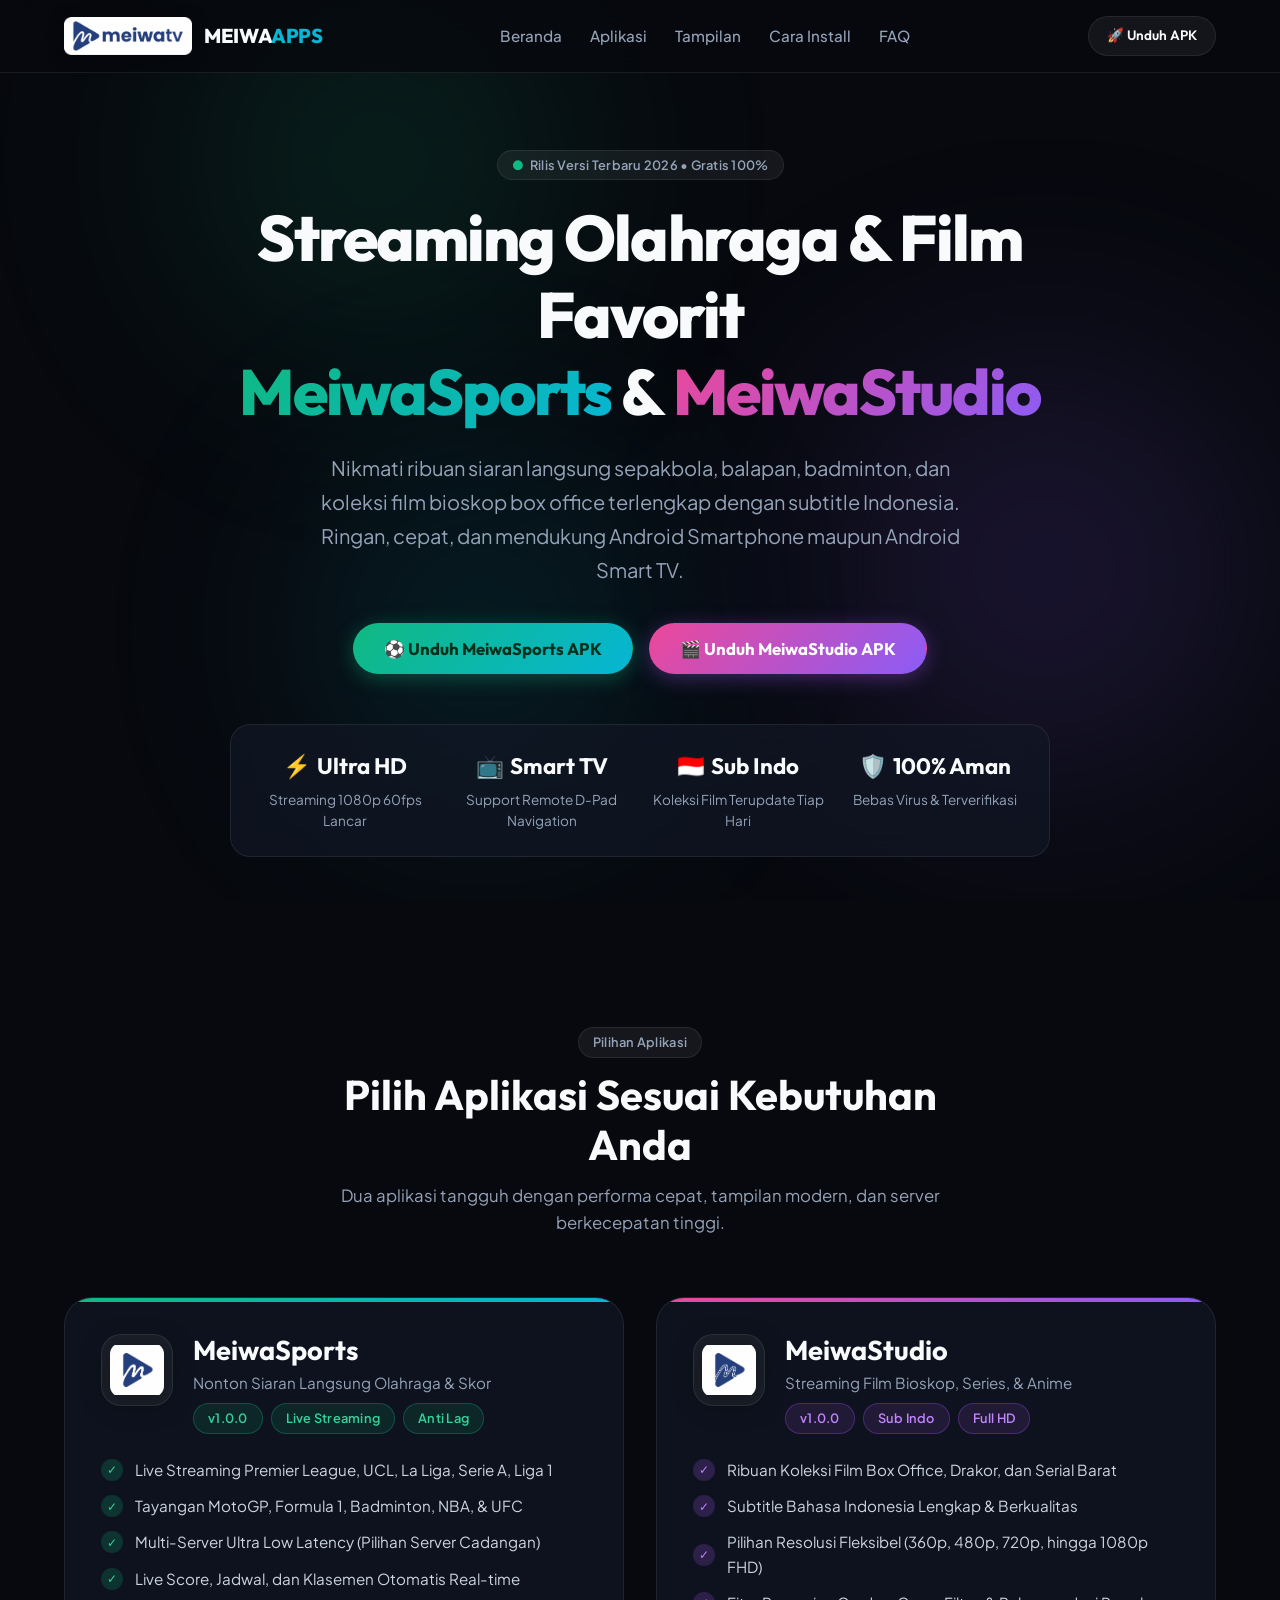
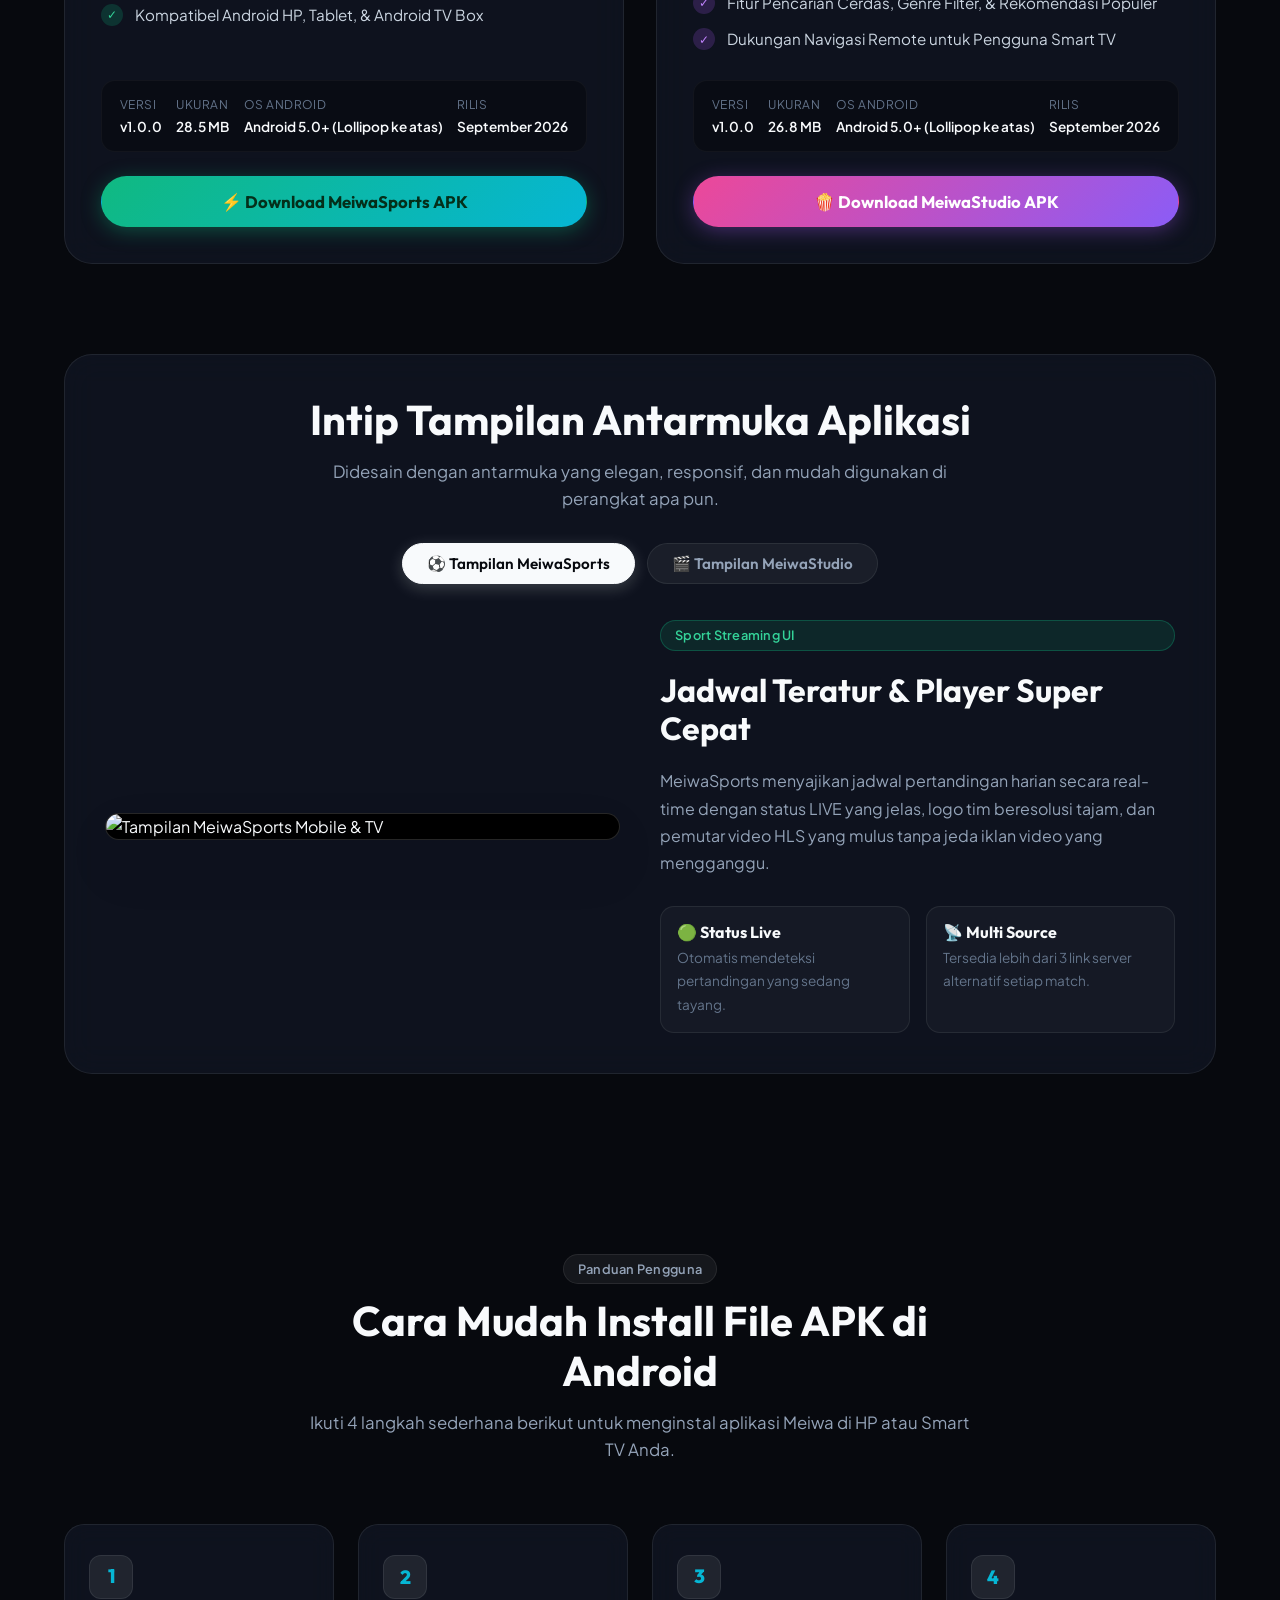
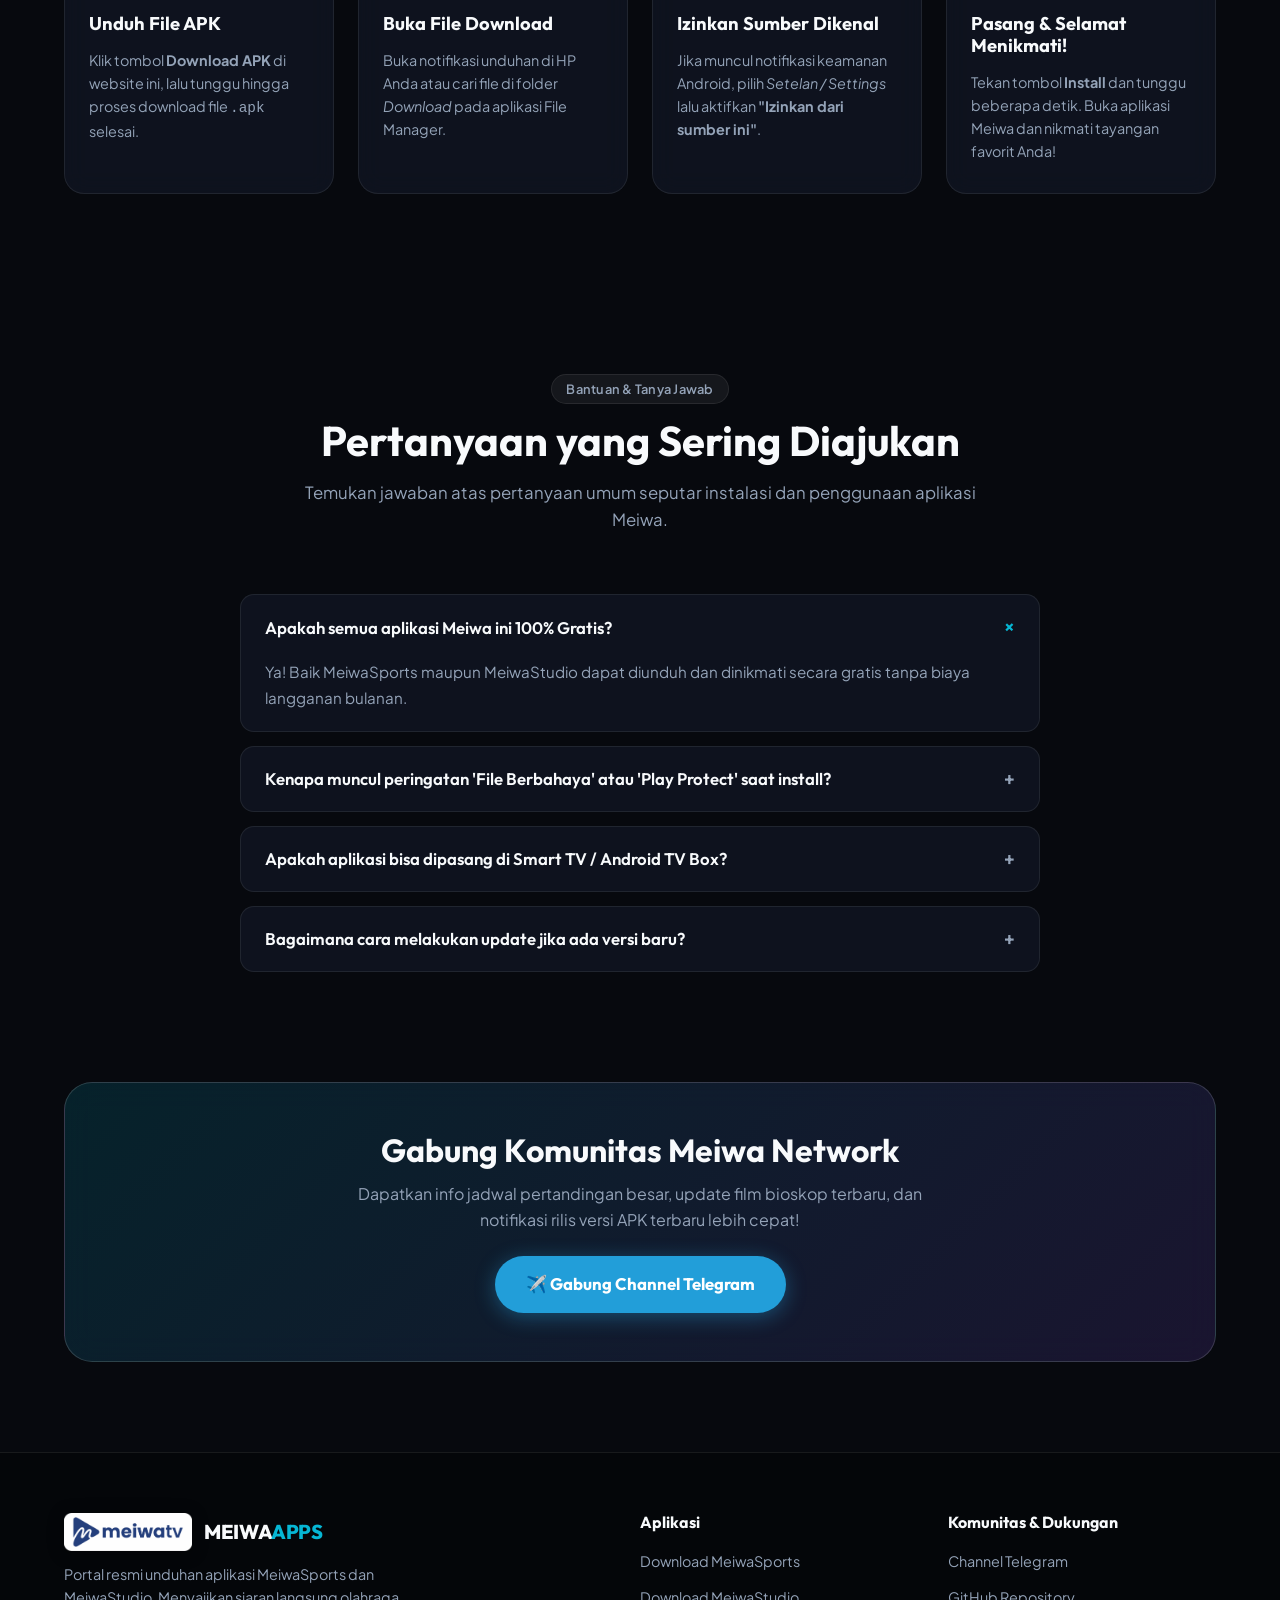
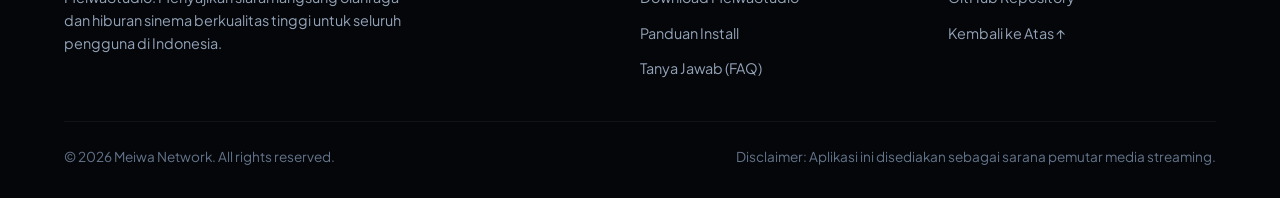
==== commit 76d15c26: "Force cache-bust v1.0.2 with Google Drive direct download" ====
--- a/index.html
+++ b/index.html
@@ -24,7 +24,7 @@
   <link href="https://fonts.googleapis.com/css2?family=Outfit:wght@400;500;600;700;800;900&family=Plus+Jakarta+Sans:wght@400;500;600;700&display=swap" rel="stylesheet">
 
   <!-- Stylesheet -->
-  <link rel="stylesheet" href="style.css">
+  <link rel="stylesheet" href="style.css?v=1.0.2">
 </head>
 <body>
 
@@ -474,7 +474,7 @@
   </div>
 
   <!-- Scripts -->
-  <script src="config.js"></script>
-  <script src="app.js"></script>
+  <script src="config.js?v=1.0.2"></script>
+  <script src="app.js?v=1.0.2"></script>
 </body>
 </html>
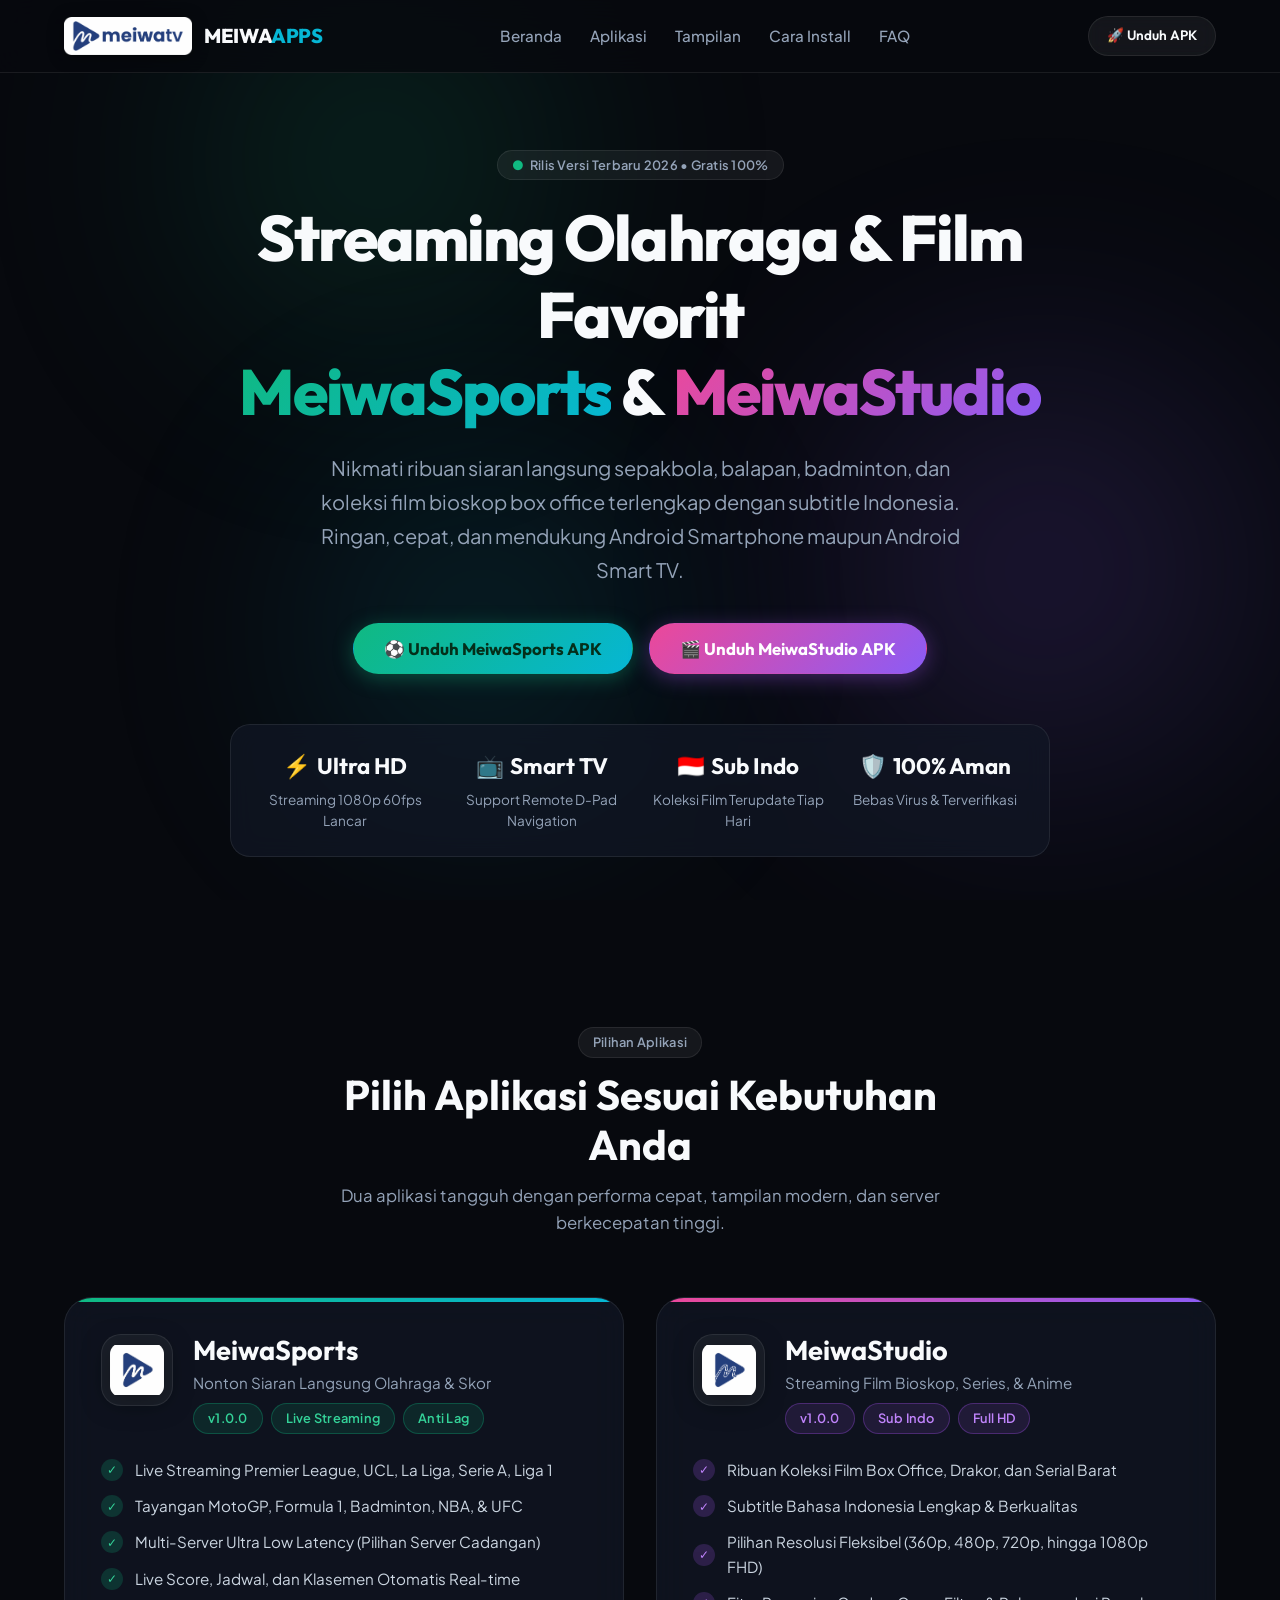
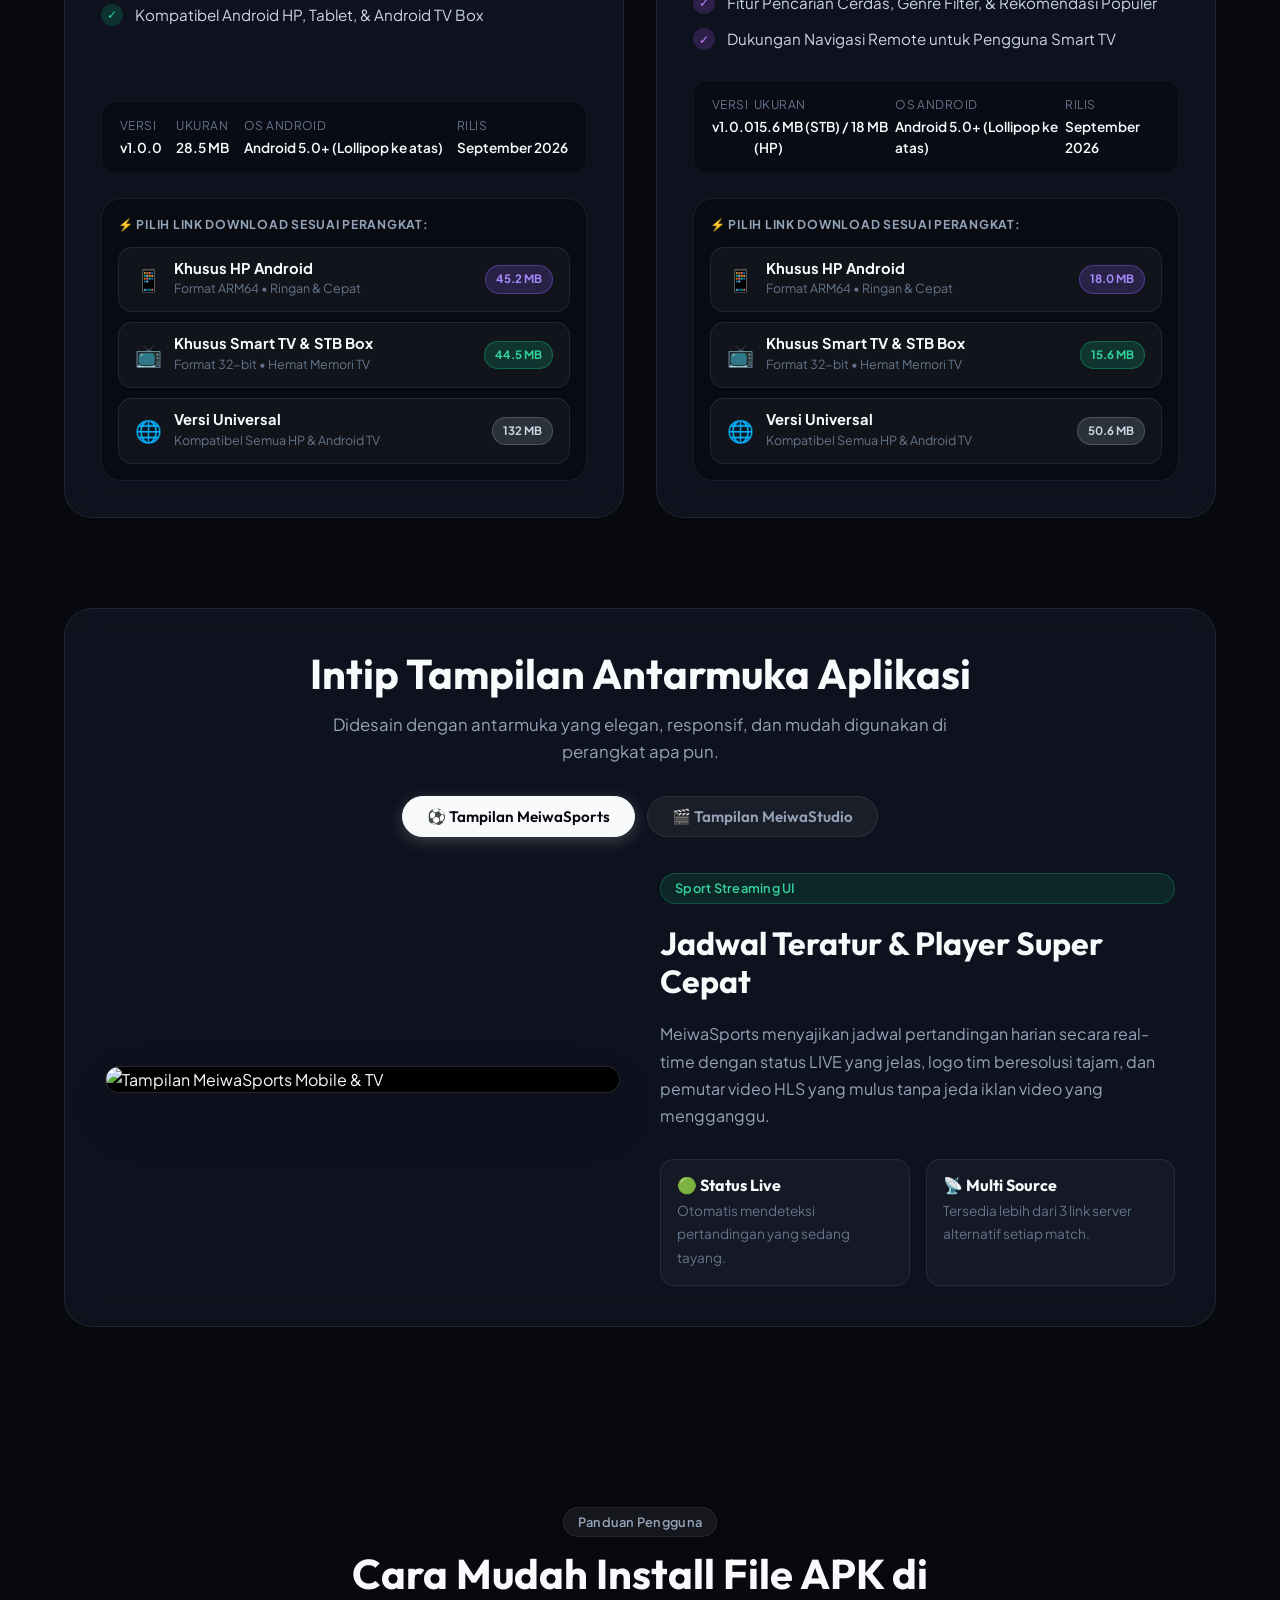
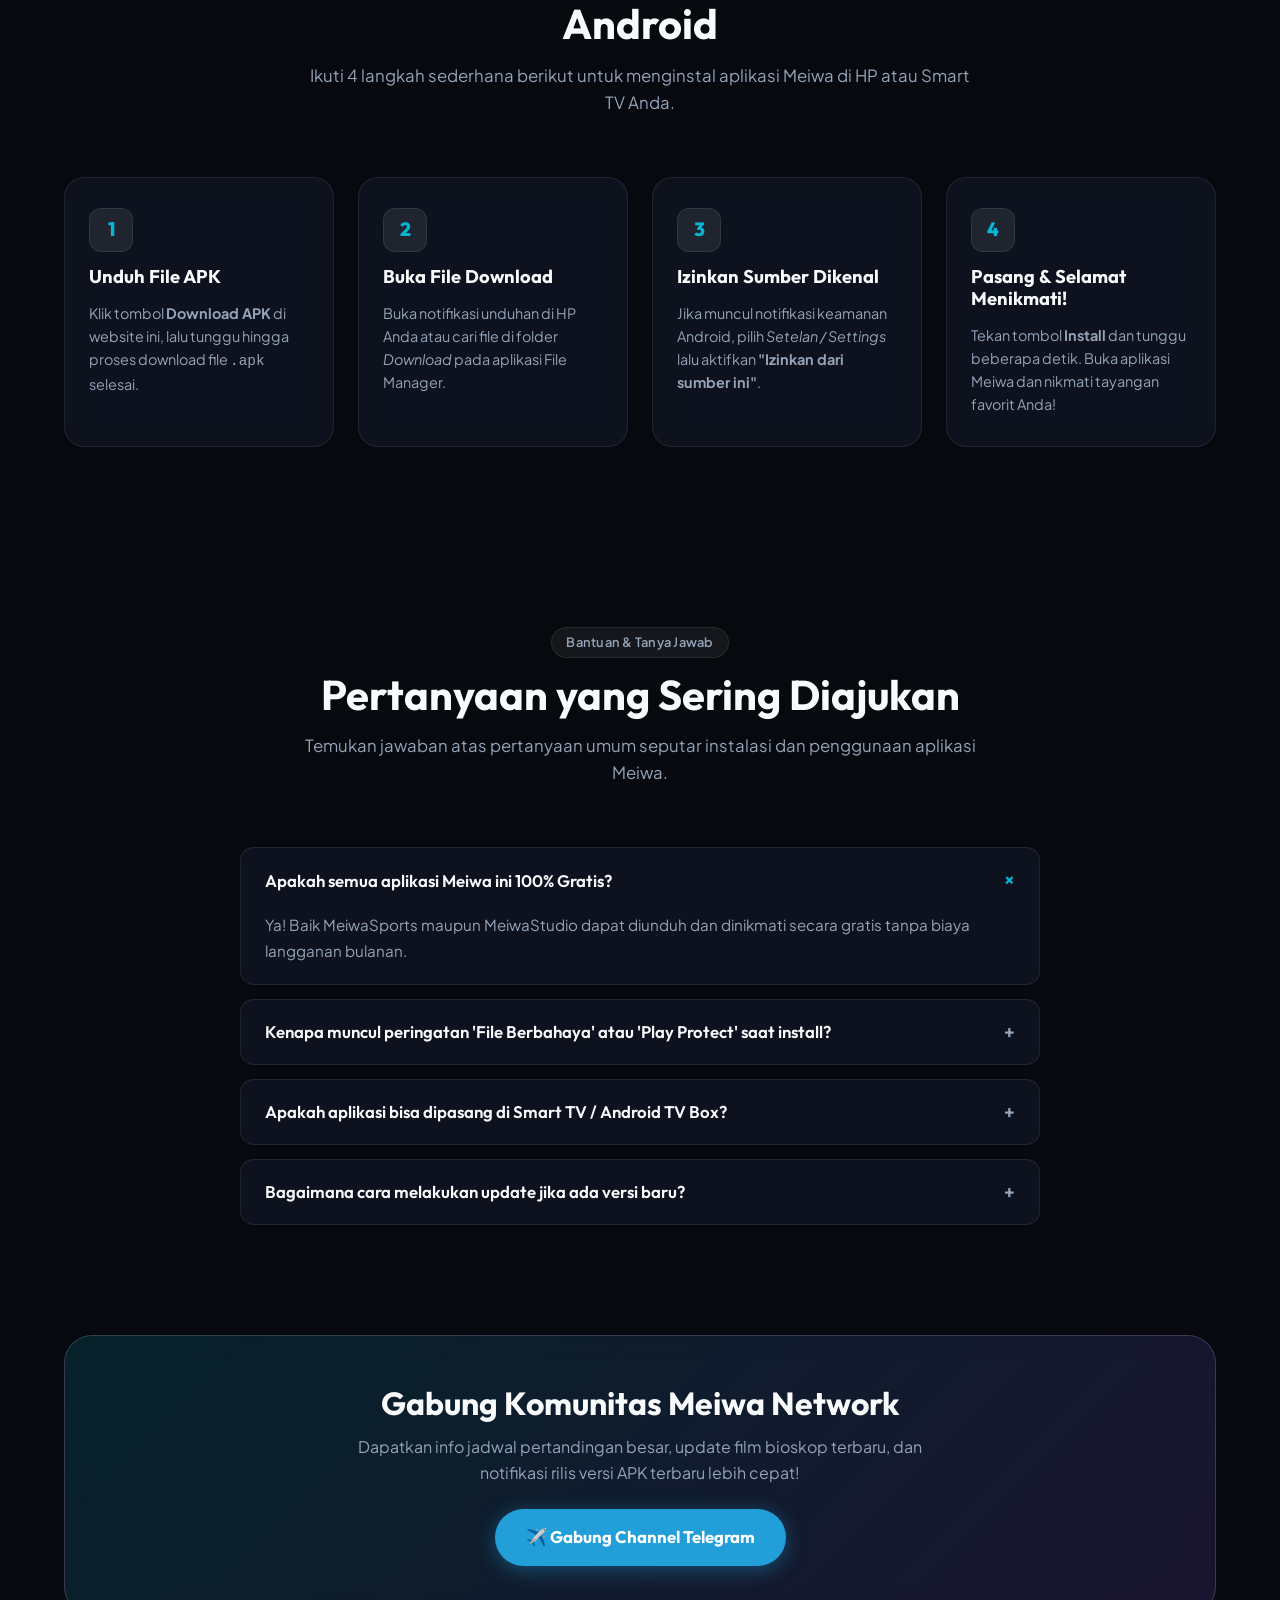
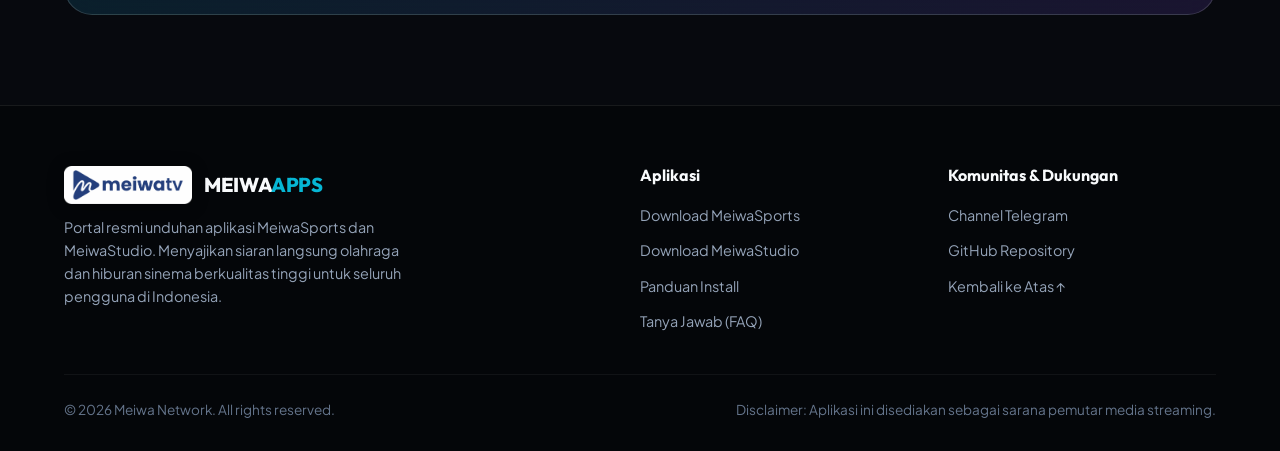
==== commit 081d59d0: "feat: Dedicated platform download buttons directly on app cards" ====
--- a/index.html
+++ b/index.html
@@ -192,10 +192,42 @@
               </div>
             </div>
 
-            <div class="app-card-actions">
-              <button type="button" class="btn btn-sports btn-lg" onclick="openDownloadModal('sports')">
-                <span>⚡ Download MeiwaSports APK</span>
-              </button>
+            <div class="platform-download-box">
+              <div class="platform-download-label">⚡ PILIH LINK DOWNLOAD SESUAI PERANGKAT:</div>
+              <div class="platform-btn-group">
+                <a href="https://drive.google.com/uc?export=download&id=1sWP2kF5n2mlUH2bNf4JsQ3jYTxerni7x" target="_blank" rel="noopener noreferrer" class="platform-btn platform-btn-hp">
+                  <div class="platform-btn-left">
+                    <span class="platform-btn-icon">📱</span>
+                    <div class="platform-btn-text">
+                      <span class="platform-btn-title">Khusus HP Android</span>
+                      <span class="platform-btn-desc">Format ARM64 • Ringan & Cepat</span>
+                    </div>
+                  </div>
+                  <span class="platform-badge" style="background: rgba(139, 92, 246, 0.2); color: #a78bfa; border-color: rgba(139, 92, 246, 0.4);">45.2 MB</span>
+                </a>
+
+                <a href="https://drive.google.com/uc?export=download&id=1s0hHDHYfVo8bqAoSK0rHVRcrUFUpd6QY" target="_blank" rel="noopener noreferrer" class="platform-btn platform-btn-tv">
+                  <div class="platform-btn-left">
+                    <span class="platform-btn-icon">📺</span>
+                    <div class="platform-btn-text">
+                      <span class="platform-btn-title">Khusus Smart TV & STB Box</span>
+                      <span class="platform-btn-desc">Format 32-bit • Hemat Memori TV</span>
+                    </div>
+                  </div>
+                  <span class="platform-badge" style="background: rgba(16, 185, 129, 0.2); color: #34d399; border-color: rgba(16, 185, 129, 0.4);">44.5 MB</span>
+                </a>
+
+                <a href="https://drive.google.com/uc?export=download&id=19gBdRmoCI3Q4qErca5a8f7u0ix5_iVoG" target="_blank" rel="noopener noreferrer" class="platform-btn platform-btn-univ">
+                  <div class="platform-btn-left">
+                    <span class="platform-btn-icon">🌐</span>
+                    <div class="platform-btn-text">
+                      <span class="platform-btn-title">Versi Universal</span>
+                      <span class="platform-btn-desc">Kompatibel Semua HP & Android TV</span>
+                    </div>
+                  </div>
+                  <span class="platform-badge" style="background: rgba(148, 163, 184, 0.2); color: #cbd5e1; border-color: rgba(148, 163, 184, 0.3);">132 MB</span>
+                </a>
+              </div>
             </div>
           </div>
         </div>
@@ -248,7 +280,7 @@
               </div>
               <div class="spec-col">
                 <span>Ukuran</span>
-                <span class="studio-size">26.8 MB</span>
+                <span class="studio-size">15.6 - 18 MB</span>
               </div>
               <div class="spec-col">
                 <span>OS Android</span>
@@ -260,10 +292,42 @@
               </div>
             </div>
 
-            <div class="app-card-actions">
-              <button type="button" class="btn btn-studio btn-lg" onclick="openDownloadModal('studio')">
-                <span>🍿 Download MeiwaStudio APK</span>
-              </button>
+            <div class="platform-download-box">
+              <div class="platform-download-label">⚡ PILIH LINK DOWNLOAD SESUAI PERANGKAT:</div>
+              <div class="platform-btn-group">
+                <a href="https://drive.google.com/uc?export=download&id=1fUypMiBVXvzLeirHdimQA_EsTnkqPeOt" target="_blank" rel="noopener noreferrer" class="platform-btn platform-btn-hp">
+                  <div class="platform-btn-left">
+                    <span class="platform-btn-icon">📱</span>
+                    <div class="platform-btn-text">
+                      <span class="platform-btn-title">Khusus HP Android</span>
+                      <span class="platform-btn-desc">Format ARM64 • Ringan & Cepat</span>
+                    </div>
+                  </div>
+                  <span class="platform-badge" style="background: rgba(139, 92, 246, 0.2); color: #a78bfa; border-color: rgba(139, 92, 246, 0.4);">18.0 MB</span>
+                </a>
+
+                <a href="https://drive.google.com/uc?export=download&id=1DjRWYcw43G-3AEfAxb0qI-sXTNPWw_Tt" target="_blank" rel="noopener noreferrer" class="platform-btn platform-btn-tv">
+                  <div class="platform-btn-left">
+                    <span class="platform-btn-icon">📺</span>
+                    <div class="platform-btn-text">
+                      <span class="platform-btn-title">Khusus Smart TV & STB Box</span>
+                      <span class="platform-btn-desc">Format 32-bit • Hemat Memori TV</span>
+                    </div>
+                  </div>
+                  <span class="platform-badge" style="background: rgba(16, 185, 129, 0.2); color: #34d399; border-color: rgba(16, 185, 129, 0.4);">15.6 MB</span>
+                </a>
+
+                <a href="https://drive.google.com/uc?export=download&id=1P84kJAU4M_lmjr6upcboHHhNHe0LqS1c" target="_blank" rel="noopener noreferrer" class="platform-btn platform-btn-univ">
+                  <div class="platform-btn-left">
+                    <span class="platform-btn-icon">🌐</span>
+                    <div class="platform-btn-text">
+                      <span class="platform-btn-title">Versi Universal</span>
+                      <span class="platform-btn-desc">Kompatibel Semua HP & Android TV</span>
+                    </div>
+                  </div>
+                  <span class="platform-badge" style="background: rgba(148, 163, 184, 0.2); color: #cbd5e1; border-color: rgba(148, 163, 184, 0.3);">50.6 MB</span>
+                </a>
+              </div>
             </div>
           </div>
         </div>
--- a/style.css
+++ b/style.css
@@ -1139,3 +1139,107 @@
     grid-template-columns: 1fr 1fr;
   }
 }
+
+/* ==========================================================================
+   PLATFORM SEPARATED DOWNLOAD BUTTONS
+   ========================================================================== */
+.platform-download-box {
+  margin-top: 18px;
+  background: rgba(0, 0, 0, 0.35);
+  border: 1px solid rgba(255, 255, 255, 0.08);
+  border-radius: var(--radius-lg);
+  padding: 16px;
+}
+
+.platform-download-label {
+  font-size: 0.76rem;
+  font-weight: 700;
+  color: var(--text-muted);
+  text-transform: uppercase;
+  letter-spacing: 0.06em;
+  margin-bottom: 12px;
+  display: flex;
+  align-items: center;
+  gap: 6px;
+}
+
+.platform-btn-group {
+  display: flex;
+  flex-direction: column;
+  gap: 10px;
+}
+
+.platform-btn {
+  display: flex;
+  align-items: center;
+  justify-content: space-between;
+  padding: 12px 16px;
+  background: rgba(255, 255, 255, 0.04);
+  border: 1px solid rgba(255, 255, 255, 0.08);
+  border-radius: var(--radius-md);
+  text-decoration: none;
+  transition: all 0.25s cubic-bezier(0.4, 0, 0.2, 1);
+}
+
+.platform-btn:hover {
+  transform: translateY(-2px);
+  background: rgba(255, 255, 255, 0.08);
+  border-color: rgba(255, 255, 255, 0.2);
+}
+
+.platform-btn-hp:hover {
+  border-color: rgba(139, 92, 246, 0.5);
+  box-shadow: 0 4px 16px rgba(139, 92, 246, 0.25);
+}
+
+.platform-btn-tv:hover {
+  border-color: rgba(16, 185, 129, 0.5);
+  box-shadow: 0 4px 16px rgba(16, 185, 129, 0.25);
+}
+
+.platform-btn-univ:hover {
+  border-color: rgba(6, 182, 212, 0.5);
+  box-shadow: 0 4px 16px rgba(6, 182, 212, 0.25);
+}
+
+.platform-btn-left {
+  display: flex;
+  align-items: center;
+  gap: 12px;
+}
+
+.platform-btn-icon {
+  font-size: 1.35rem;
+  line-height: 1;
+}
+
+.platform-btn-text {
+  display: flex;
+  flex-direction: column;
+  text-align: left;
+}
+
+.platform-btn-title {
+  color: var(--text-main);
+  font-size: 0.92rem;
+  font-weight: 700;
+  line-height: 1.2;
+}
+
+.platform-btn-desc {
+  color: var(--text-dim);
+  font-size: 0.78rem;
+  margin-top: 2px;
+}
+
+.platform-badge {
+  font-size: 0.72rem;
+  font-weight: 700;
+  padding: 4px 10px;
+  border-radius: 20px;
+  border: 1px solid rgba(255, 255, 255, 0.15);
+  background: rgba(255, 255, 255, 0.08);
+  color: var(--text-main);
+  white-space: nowrap;
+}
+
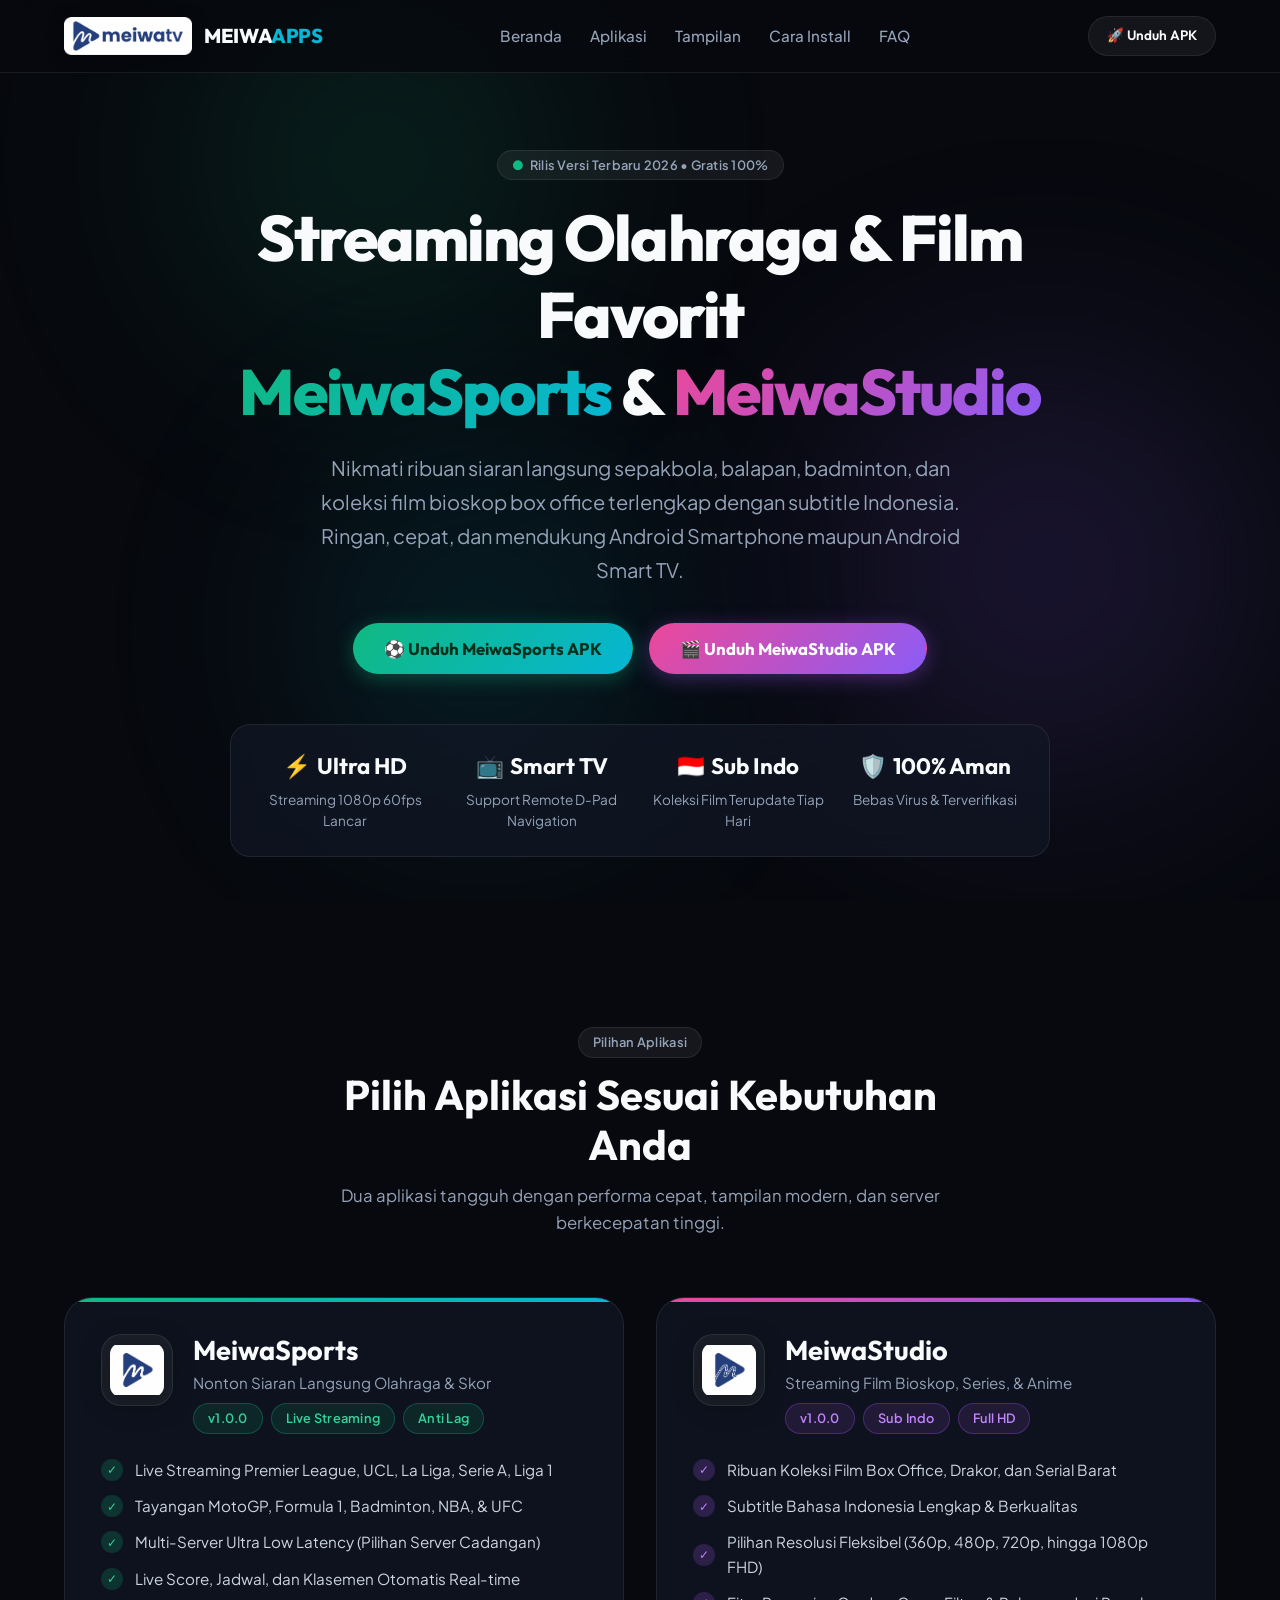
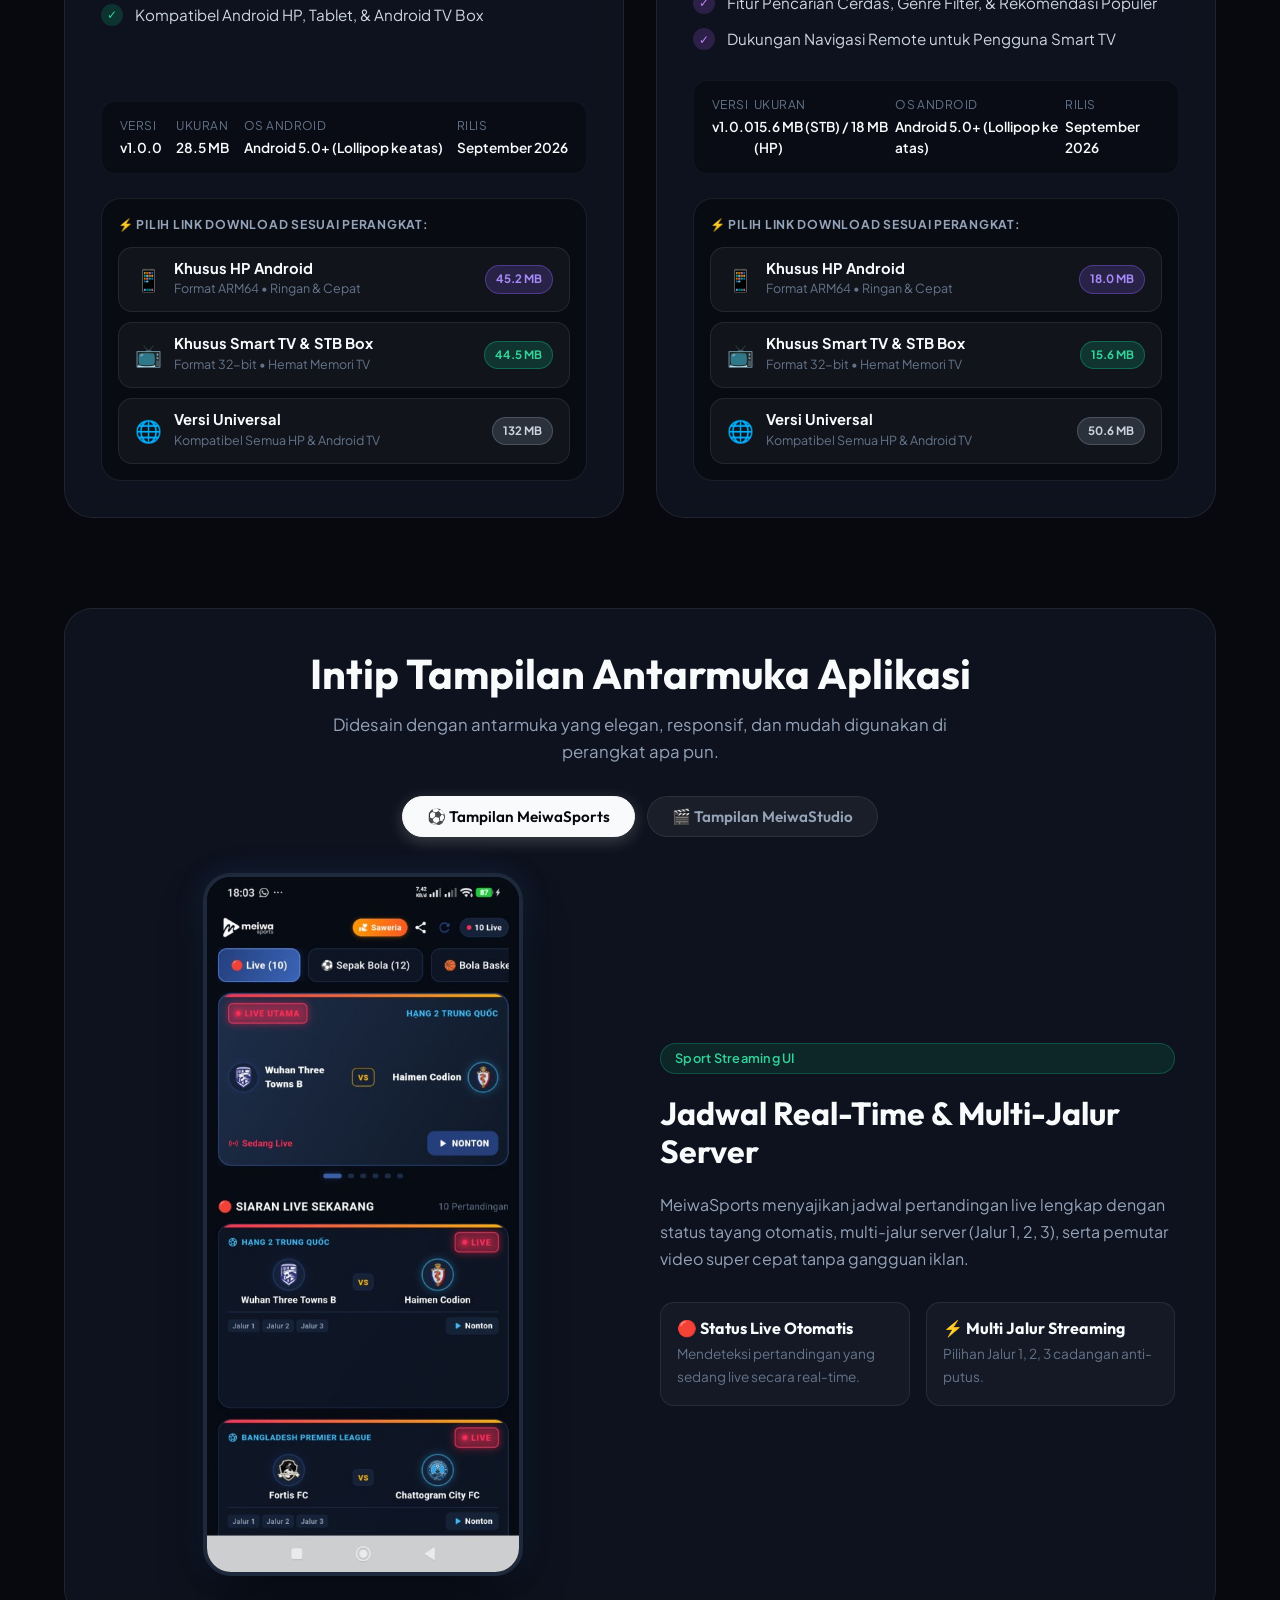
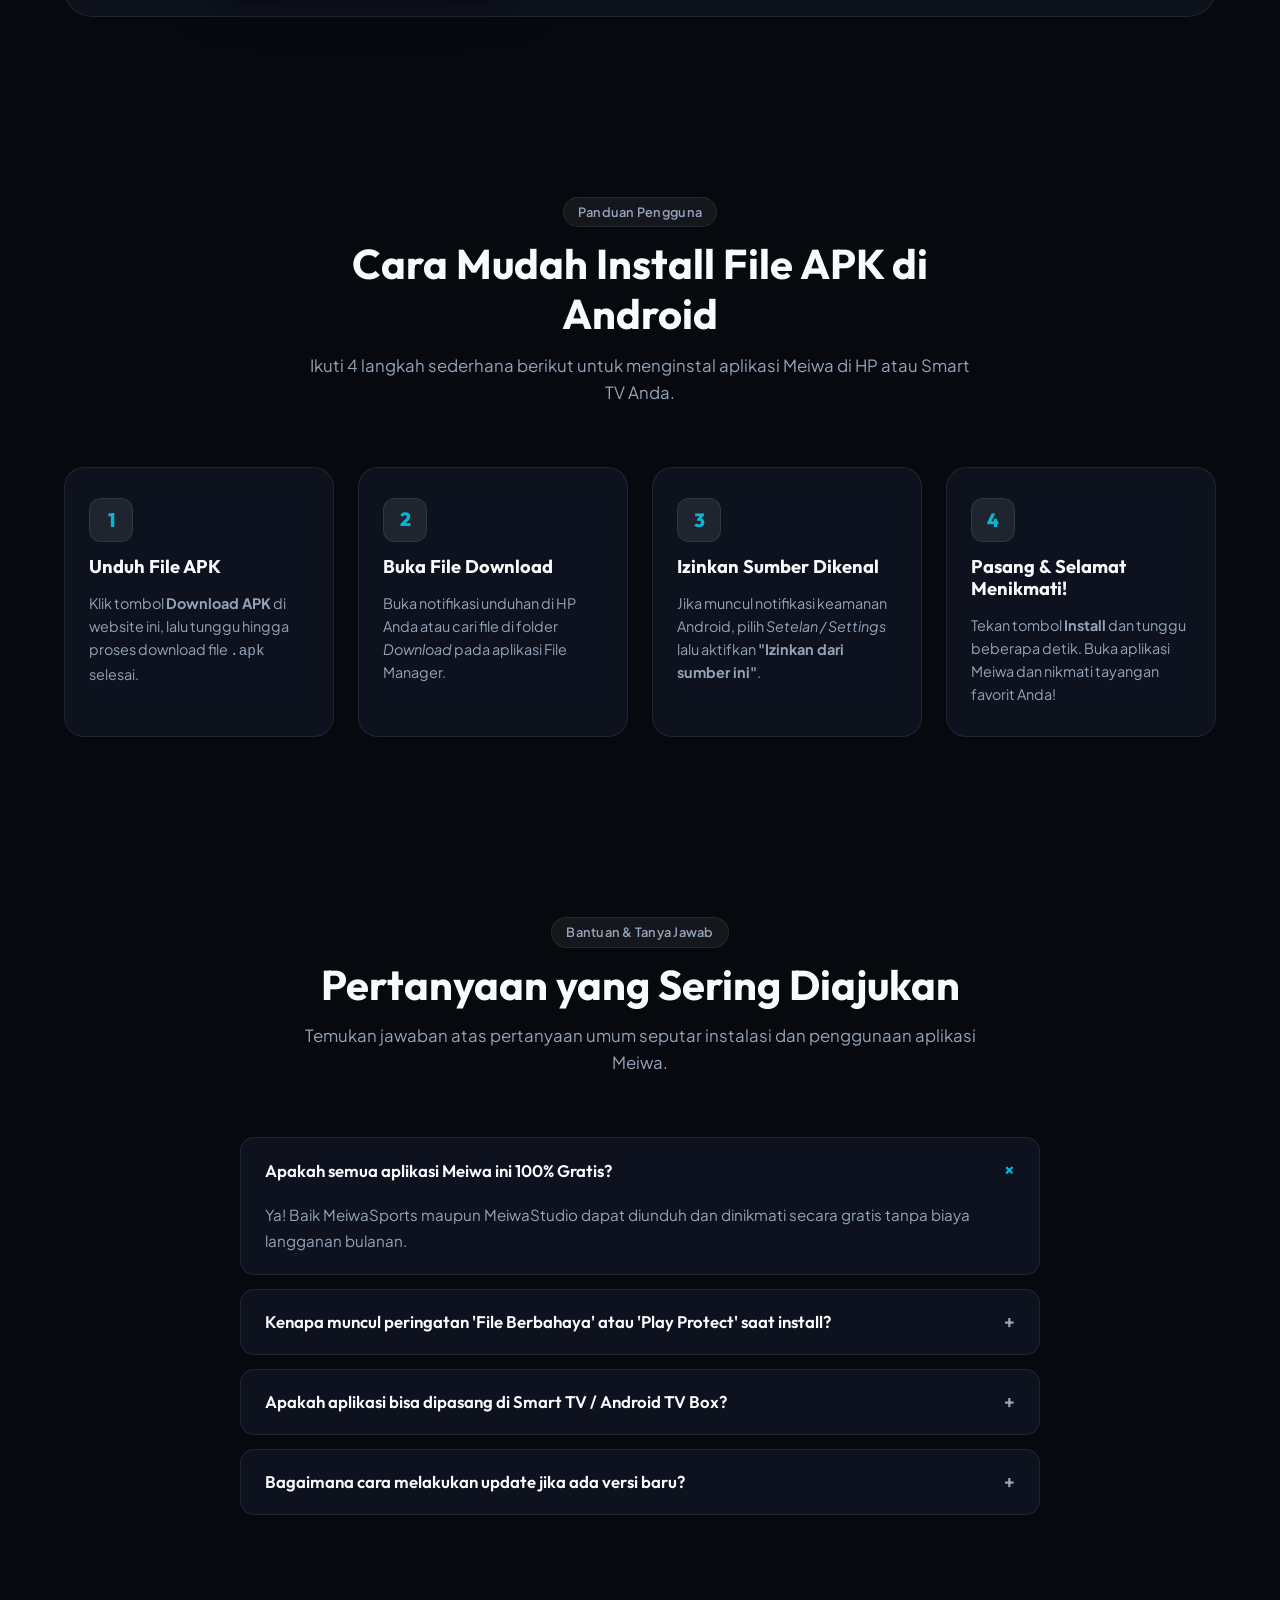
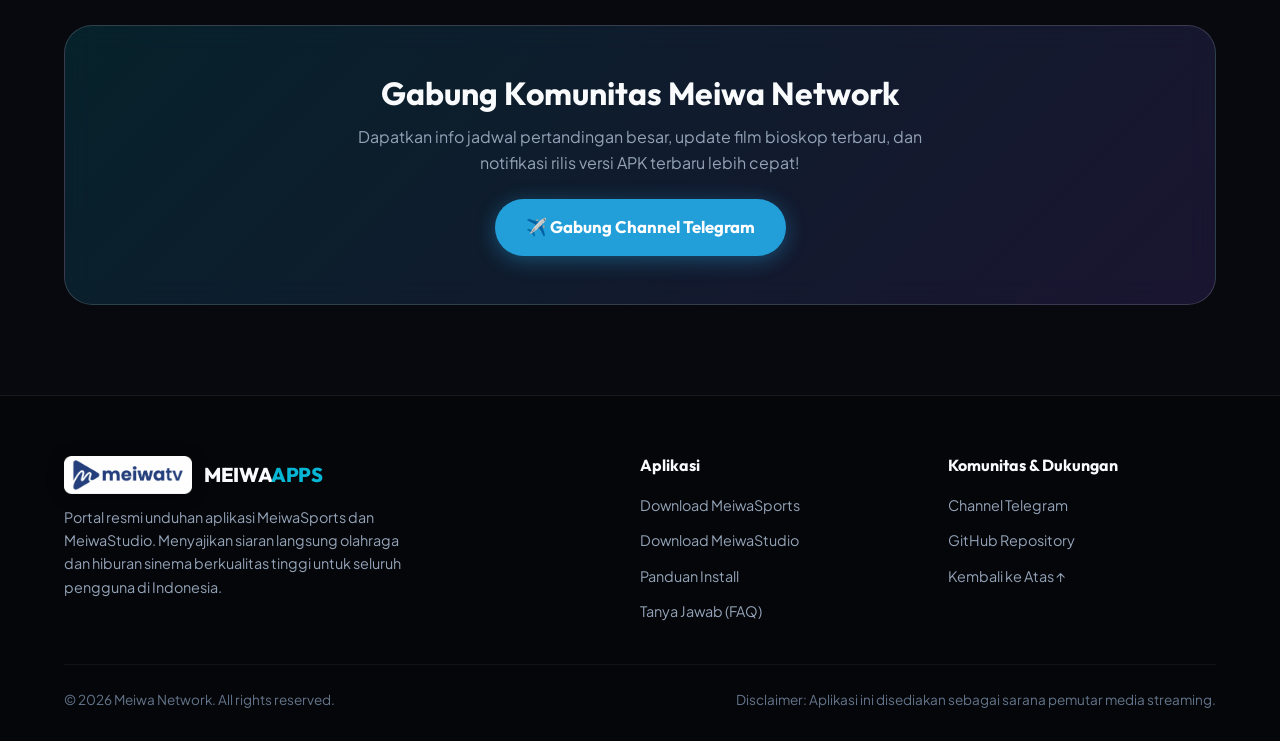
==== commit cebbe190: "feat: Update app preview screenshots and showcase UI on index page" ====
--- a/index.html
+++ b/index.html
@@ -357,18 +357,18 @@
           </div>
           <div class="showcase-details">
             <span class="badge-pill badge-sports">Sport Streaming UI</span>
-            <h3>Jadwal Teratur & Player Super Cepat</h3>
+            <h3>Jadwal Real-Time & Multi-Jalur Server</h3>
             <p>
-              MeiwaSports menyajikan jadwal pertandingan harian secara real-time dengan status LIVE yang jelas, logo tim beresolusi tajam, dan pemutar video HLS yang mulus tanpa jeda iklan video yang mengganggu.
+              MeiwaSports menyajikan jadwal pertandingan live lengkap dengan status tayang otomatis, multi-jalur server (Jalur 1, 2, 3), serta pemutar video super cepat tanpa gangguan iklan.
             </p>
             <div class="feature-mini-grid">
               <div class="feature-mini-card">
-                <h4>🟢 Status Live</h4>
-                <p>Otomatis mendeteksi pertandingan yang sedang tayang.</p>
+                <h4>🔴 Status Live Otomatis</h4>
+                <p>Mendeteksi pertandingan yang sedang live secara real-time.</p>
               </div>
               <div class="feature-mini-card">
-                <h4>📡 Multi Source</h4>
-                <p>Tersedia lebih dari 3 link server alternatif setiap match.</p>
+                <h4>⚡ Multi Jalur Streaming</h4>
+                <p>Pilihan Jalur 1, 2, 3 cadangan anti-putus.</p>
               </div>
             </div>
           </div>
@@ -381,18 +381,18 @@
           </div>
           <div class="showcase-details">
             <span class="badge-pill badge-studio">Movie Streaming UI</span>
-            <h3>Sinema Bioskop di Genggaman Tangan Anda</h3>
+            <h3>Top Movies Banner, Film & Series Unggulan</h3>
             <p>
-              Eksplorasi poster film, sinopsis cerita, trailer, hingga episode series favorit dalam satu ketukan. Dilengkapi subtitle Indonesia yang mudah dibaca dengan kontras sempurna.
+              MeiwaStudio hadir dengan Banner Slider Top Movie, badge kualitas dinamis (HD, CAM, Series), serta koleksi lengkap Film & Drama Seri dengan subtitle Indonesia jernih.
             </p>
             <div class="feature-mini-grid">
               <div class="feature-mini-card">
-                <h4>📽️ Kualitas FHD</h4>
-                <p>Gambar jernih dengan audio yang imersif.</p>
+                <h4>🔥 Top 5 Slider Banner</h4>
+                <p>Rekomendasi film trending bulanan di halaman utama.</p>
               </div>
               <div class="feature-mini-card">
-                <h4>🗂️ Kategori Komplit</h4>
-                <p>Action, Romance, Horor, Sci-Fi, Drakor hingga Anime.</p>
+                <h4>✨ Badge Kualitas Dinamis</h4>
+                <p>Indikator HD, CAM, Series, serta Rating IMDb akurat.</p>
               </div>
             </div>
           </div>
--- a/style.css
+++ b/style.css
@@ -651,10 +651,12 @@
 
 .showcase-mockup-frame {
   position: relative;
-  border-radius: var(--radius-lg);
+  max-width: 320px;
+  margin: 0 auto;
+  border-radius: 28px;
   overflow: hidden;
-  box-shadow: 0 25px 50px -12px rgba(0, 0, 0, 0.7);
-  border: 1px solid var(--border-accent);
+  box-shadow: 0 25px 50px -12px rgba(0, 0, 0, 0.8), 0 0 30px rgba(59, 130, 246, 0.15);
+  border: 4px solid #1e293b;
   background: #000;
 }
 
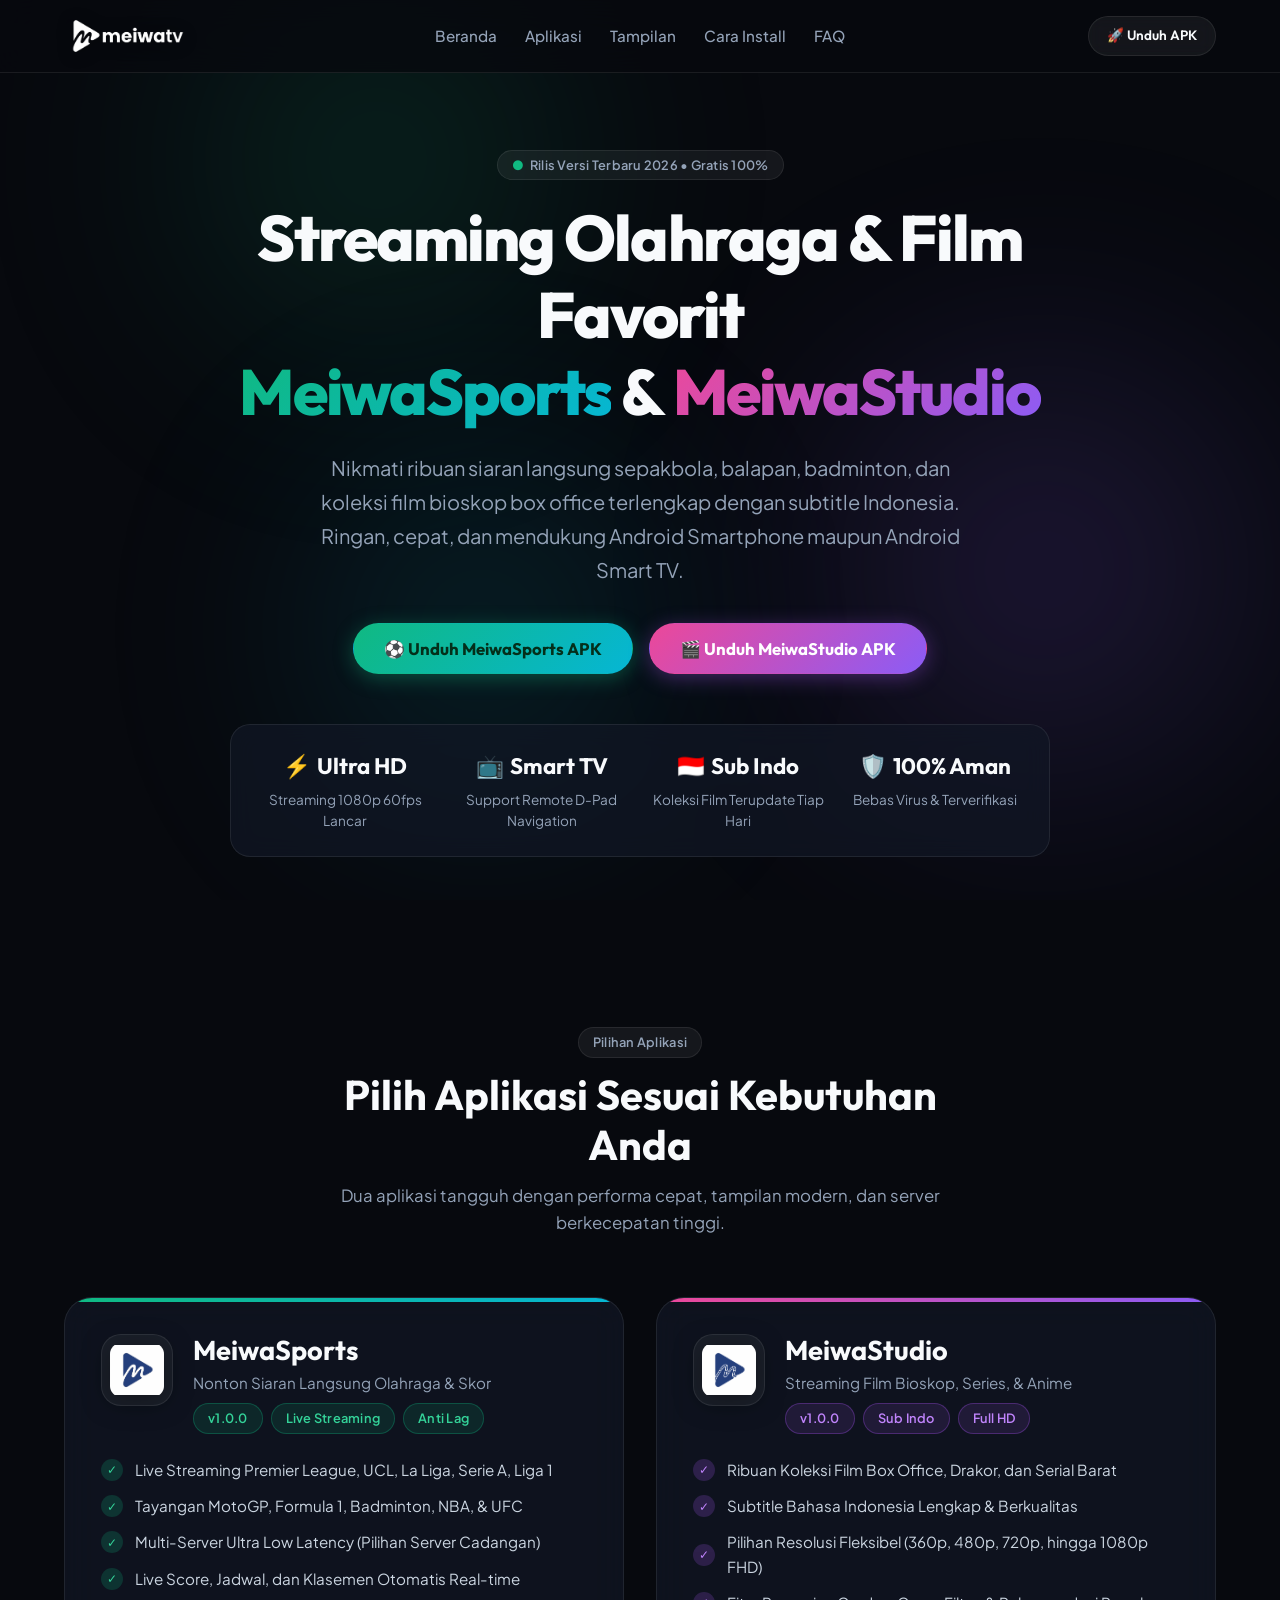
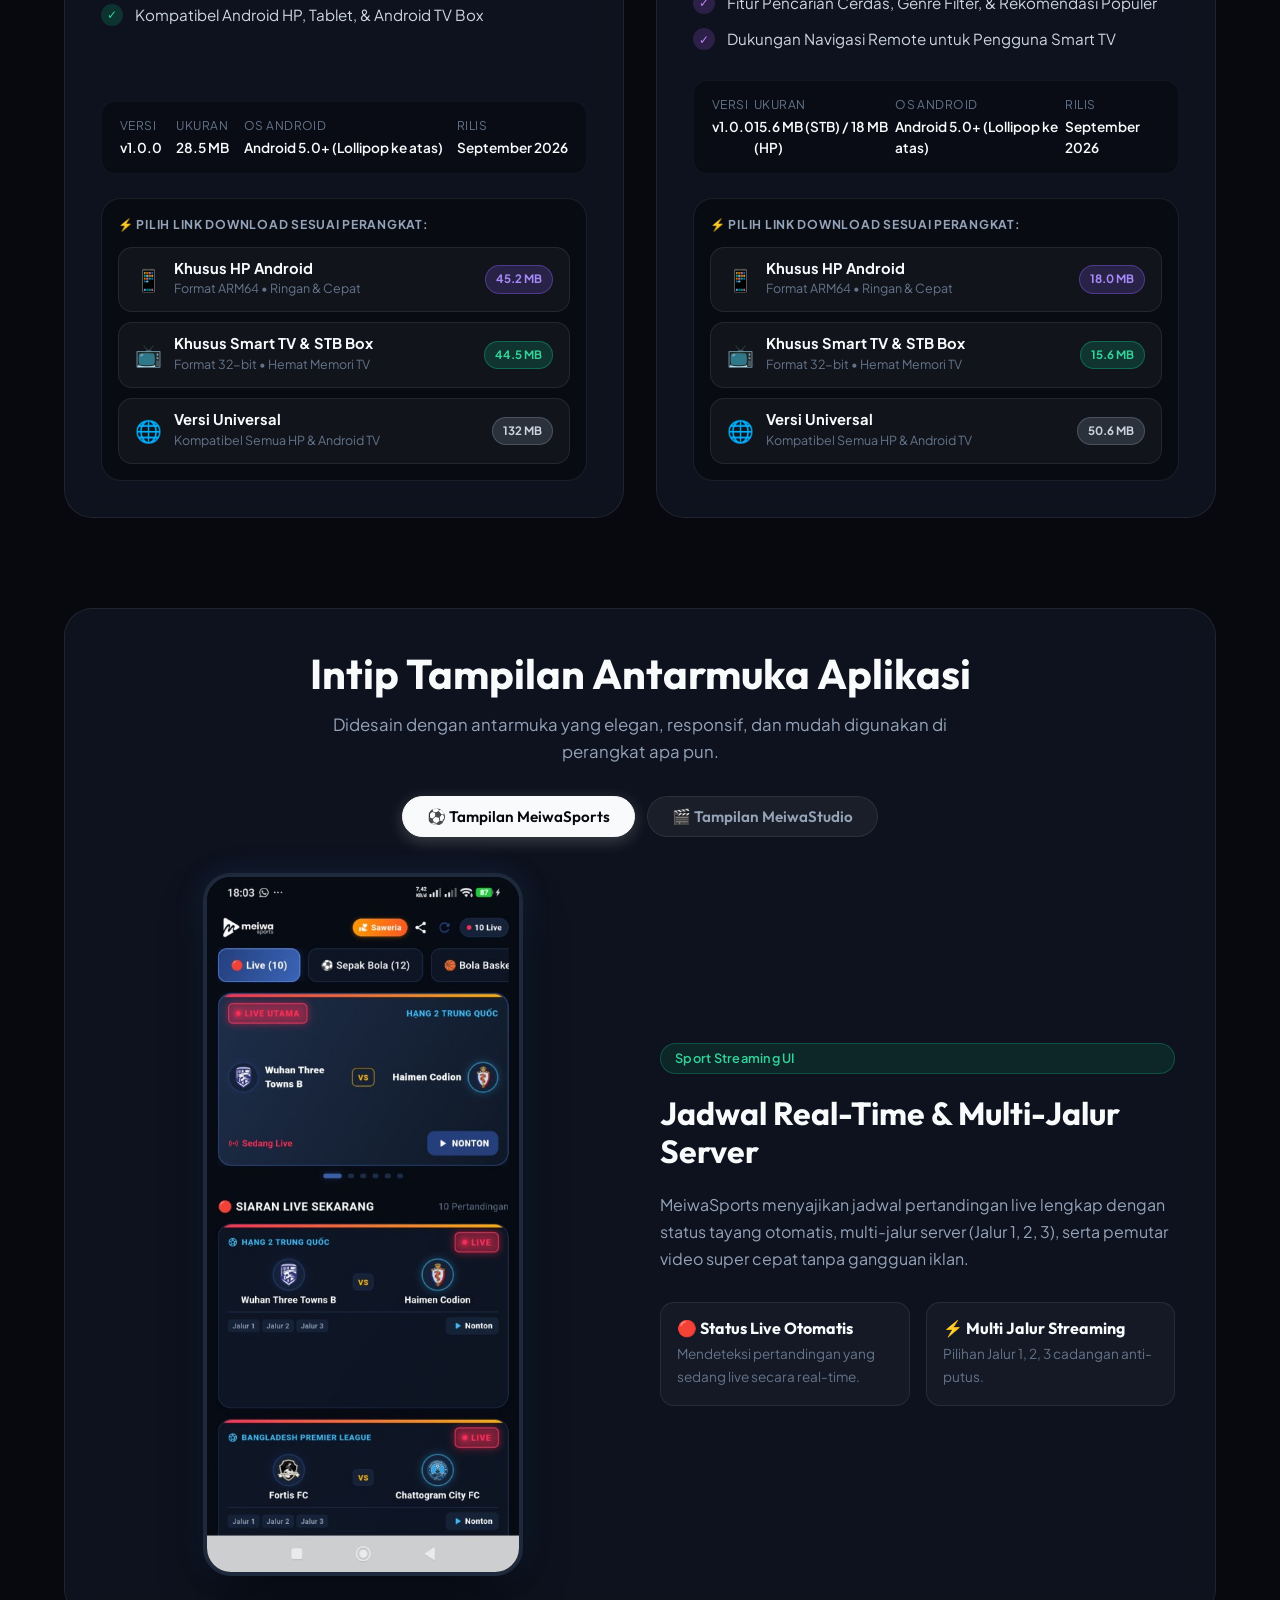
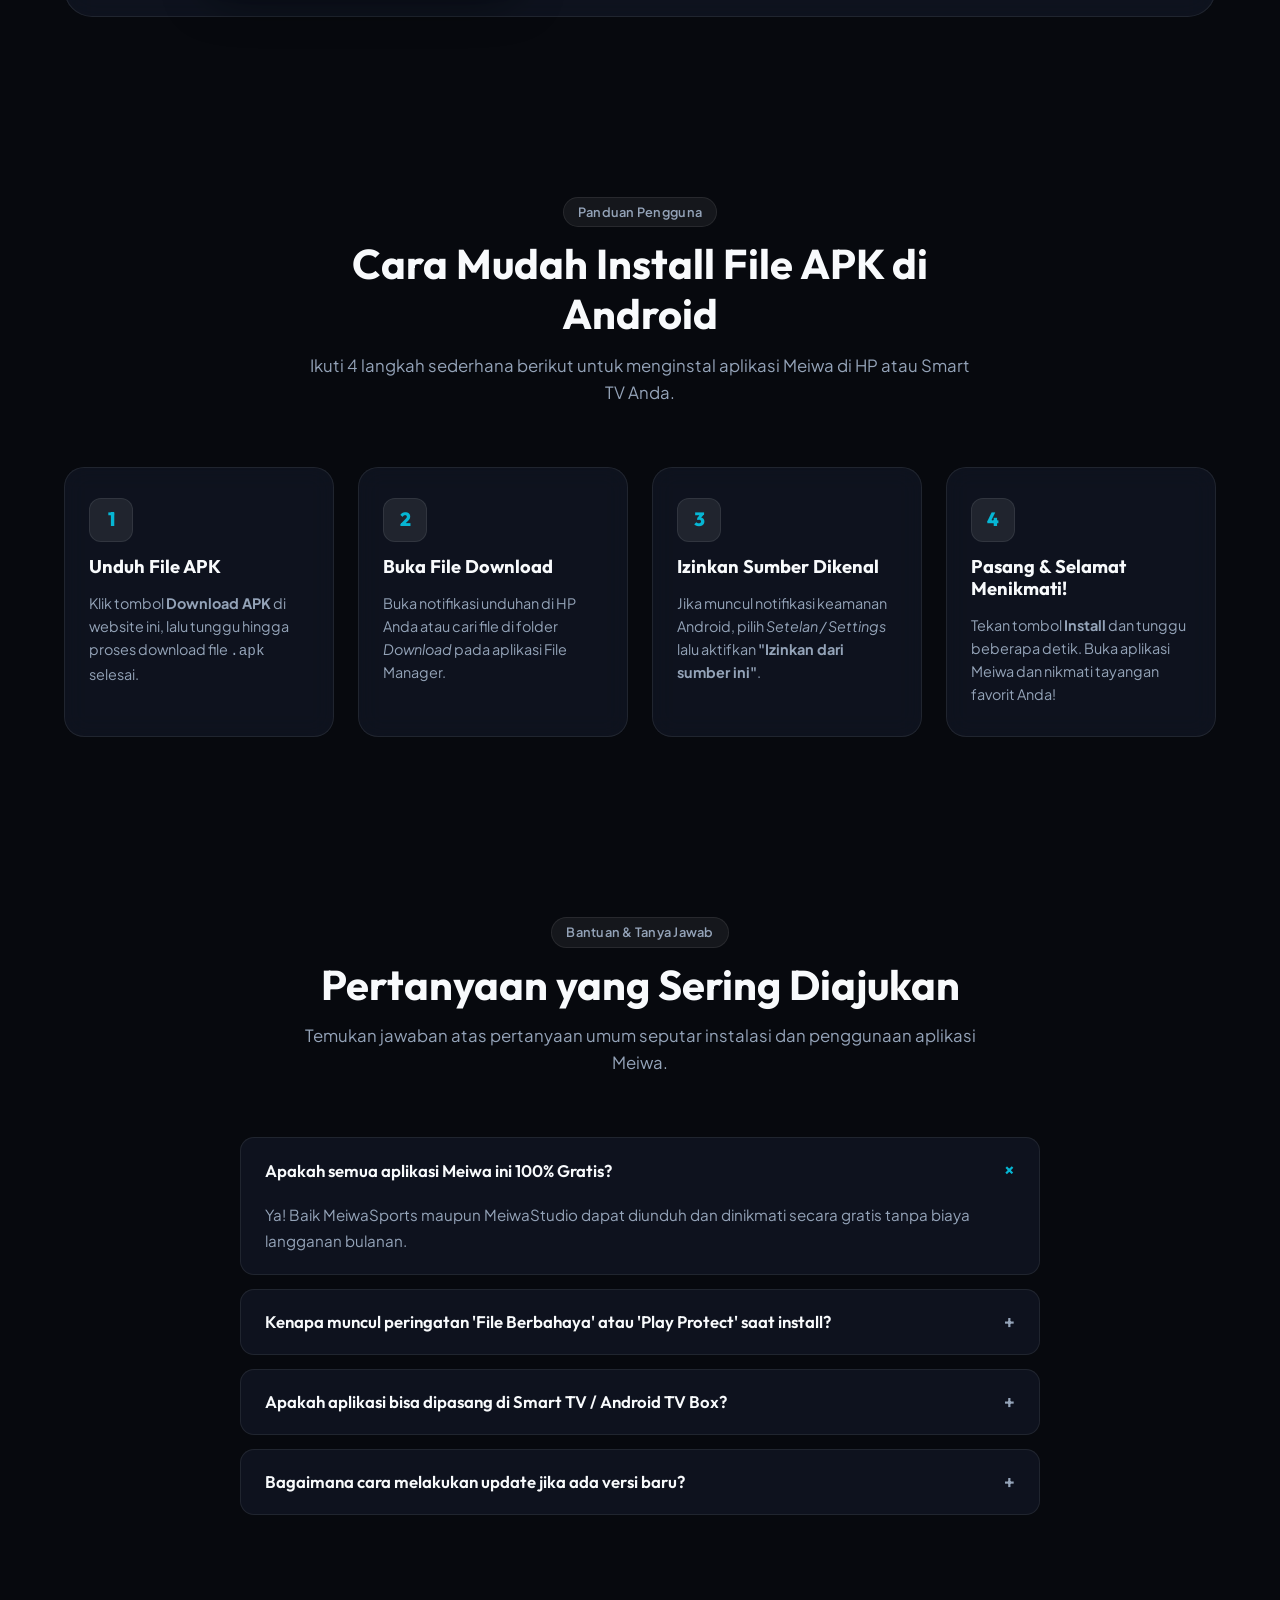
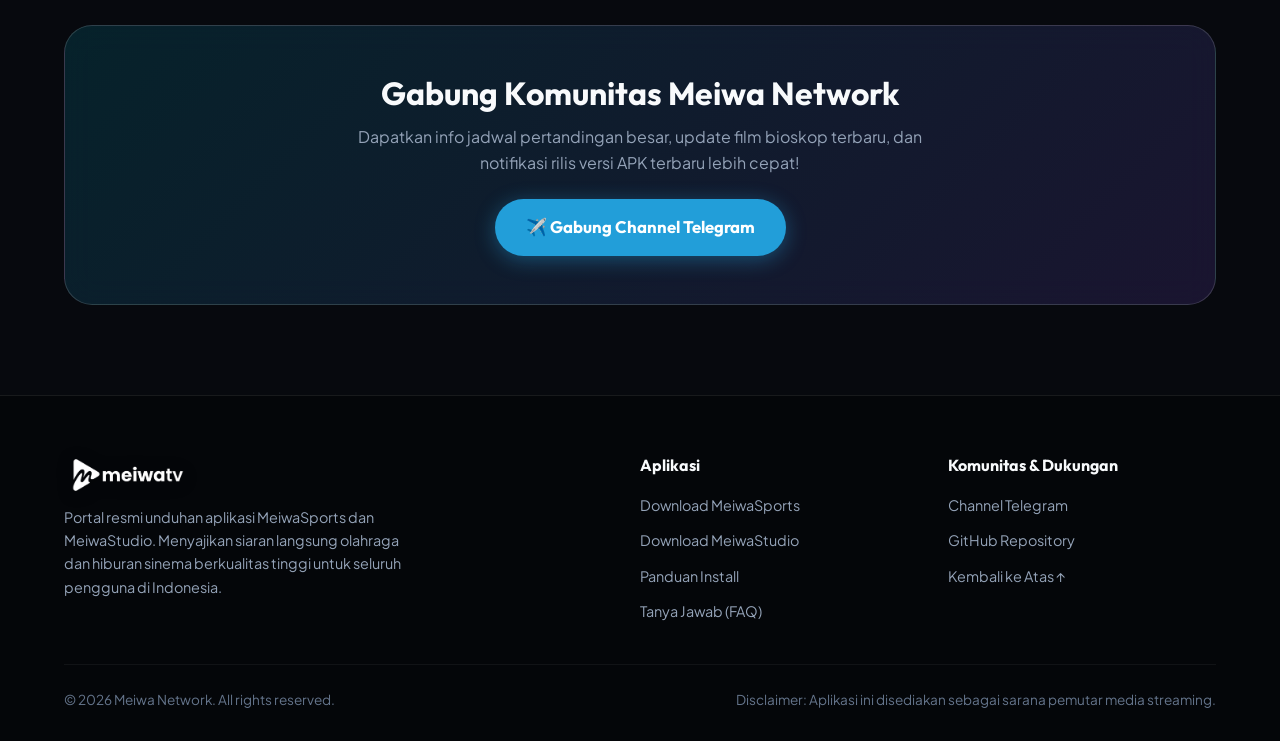
==== commit 1085b1d2: "feat: Remove MEIWAAPPS text from header and footer navbar" ====
--- a/index.html
+++ b/index.html
@@ -39,8 +39,7 @@
   <nav class="navbar" id="navbar">
     <div class="container">
       <a href="#" class="nav-brand">
-        <img src="assets/logo-main.png" alt="Meiwa Logo">
-        <span>MEIWA<span style="color: var(--brand-cyan);">APPS</span></span>
+        <img src="assets/logo-mobile.png" alt="Meiwa Logo">
       </a>
 
       <ul class="nav-links">
@@ -473,8 +472,7 @@
       <div class="footer-grid">
         <div class="footer-brand">
           <a href="#" class="nav-brand">
-            <img src="assets/logo-main.png" alt="Meiwa Logo">
-            <span>MEIWA<span style="color: var(--brand-cyan);">APPS</span></span>
+            <img src="assets/logo-mobile.png" alt="Meiwa Logo">
           </a>
           <p>Portal resmi unduhan aplikasi MeiwaSports dan MeiwaStudio. Menyajikan siaran langsung olahraga dan hiburan sinema berkualitas tinggi untuk seluruh pengguna di Indonesia.</p>
         </div>
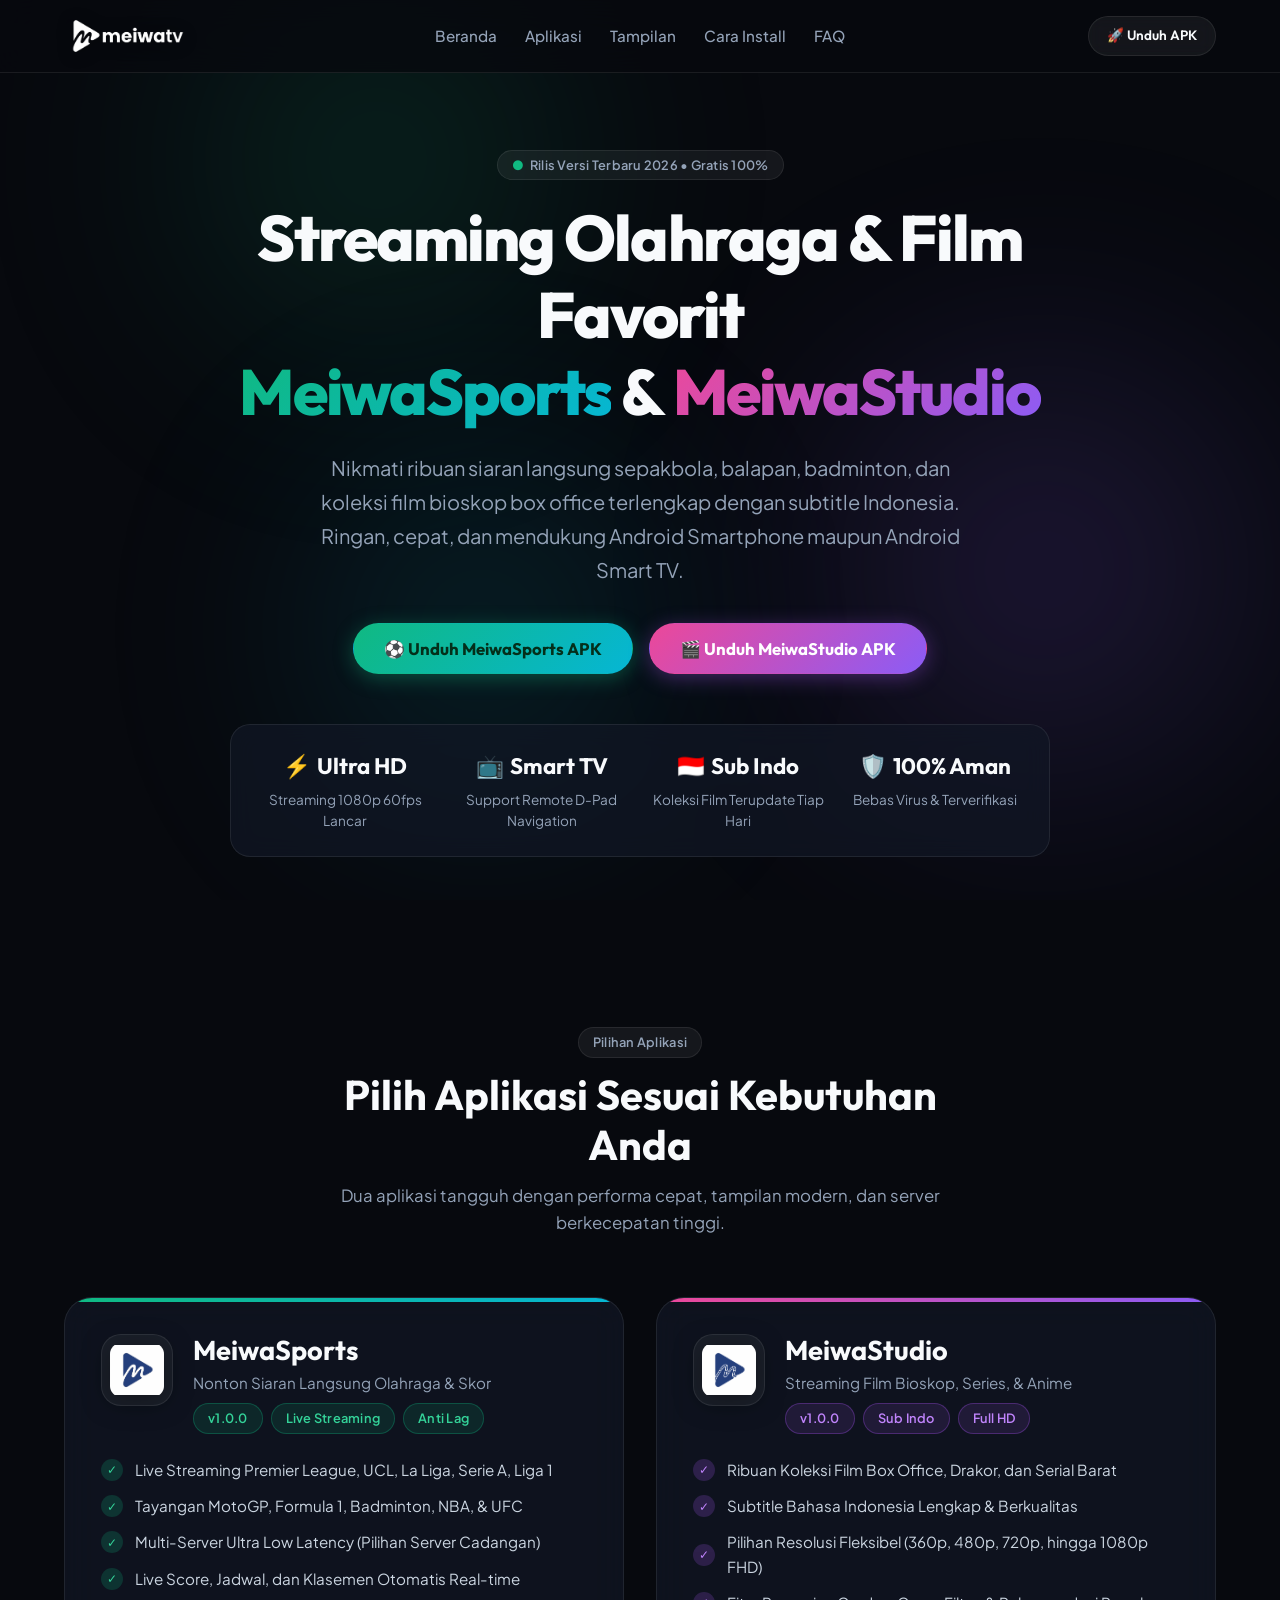
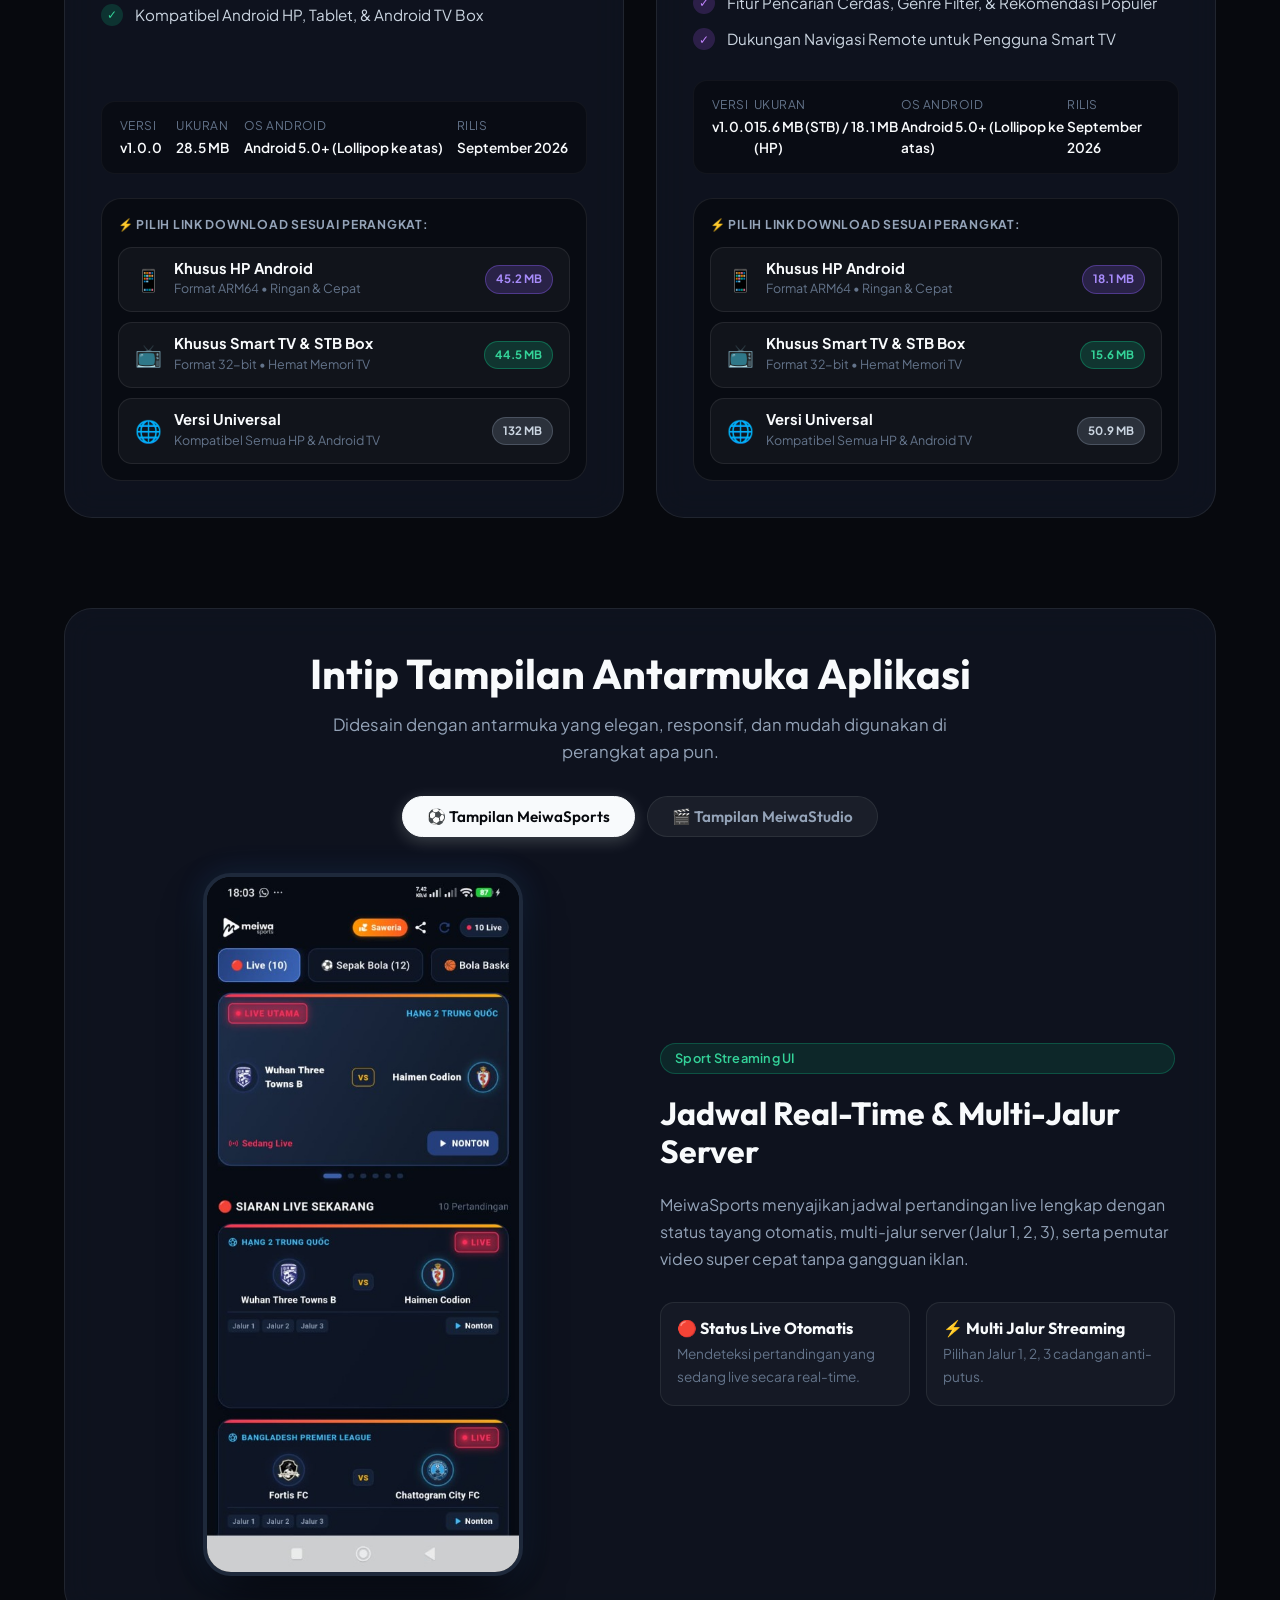
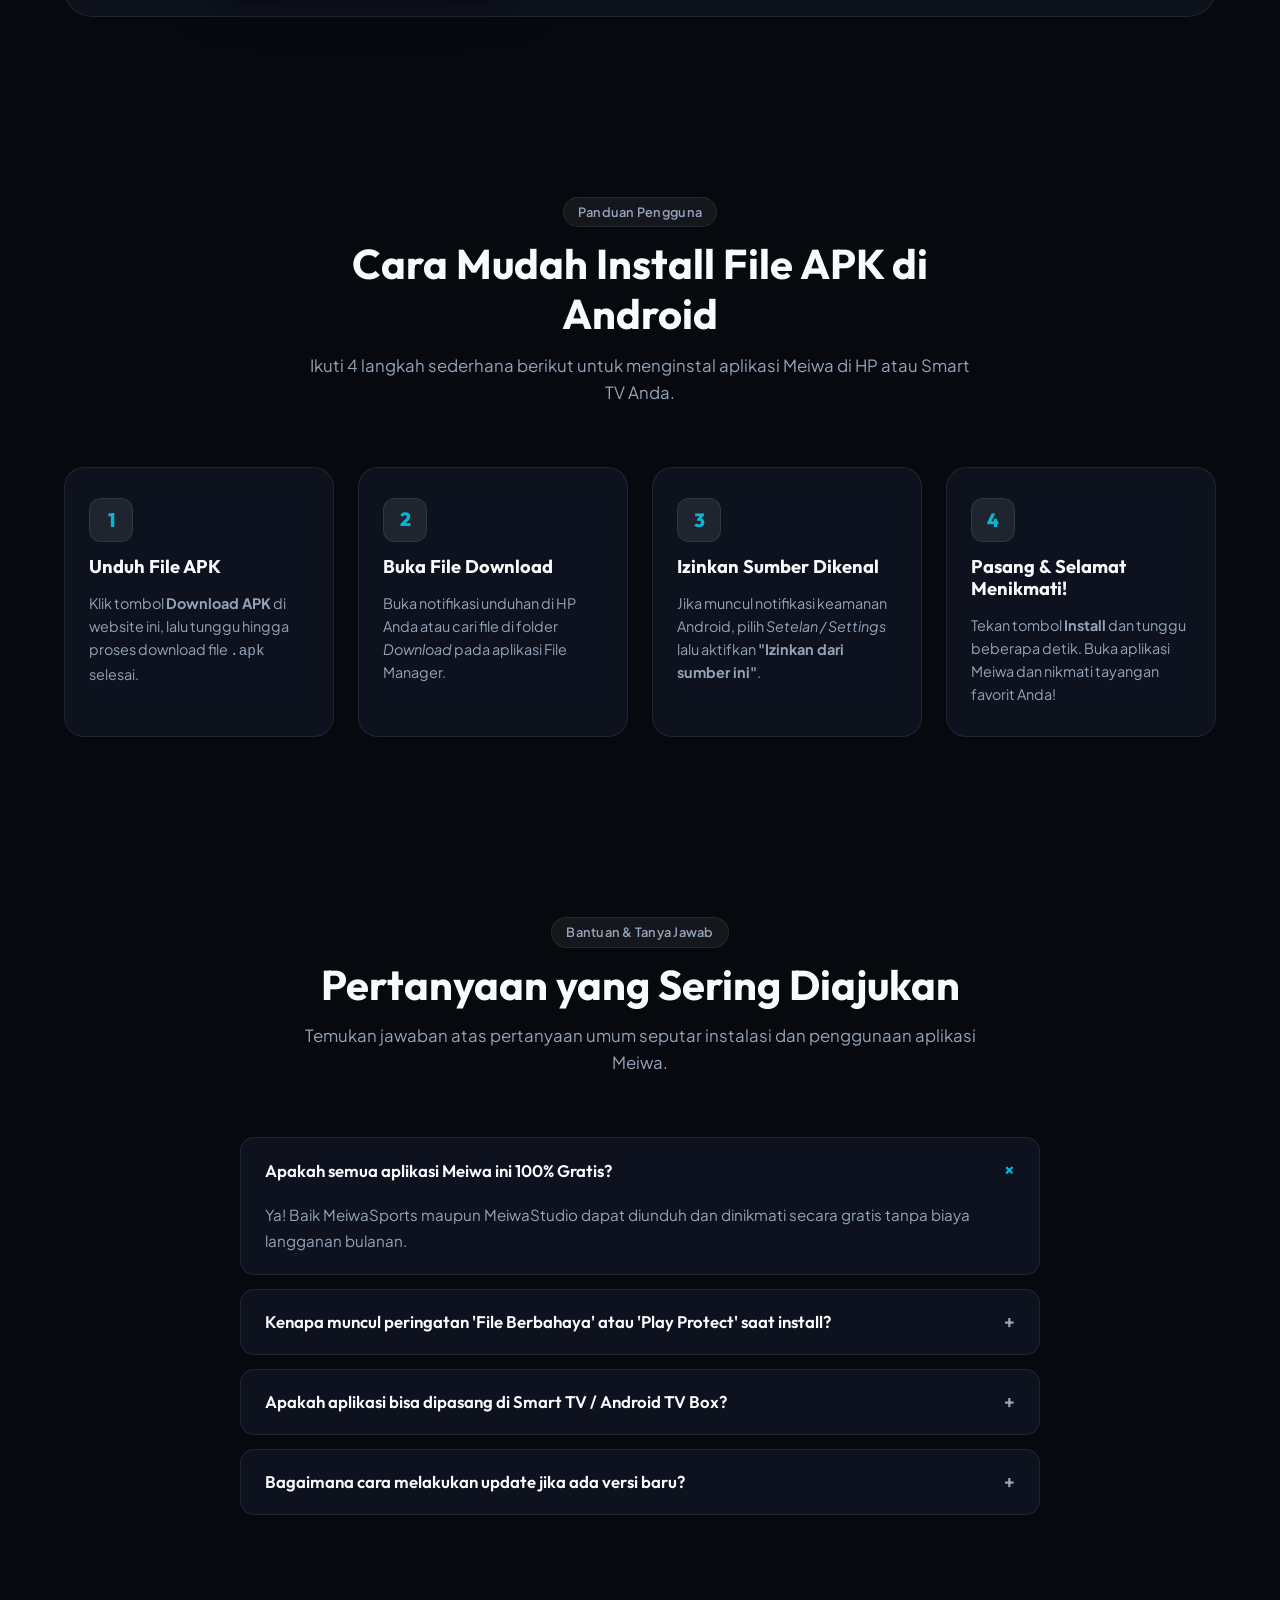
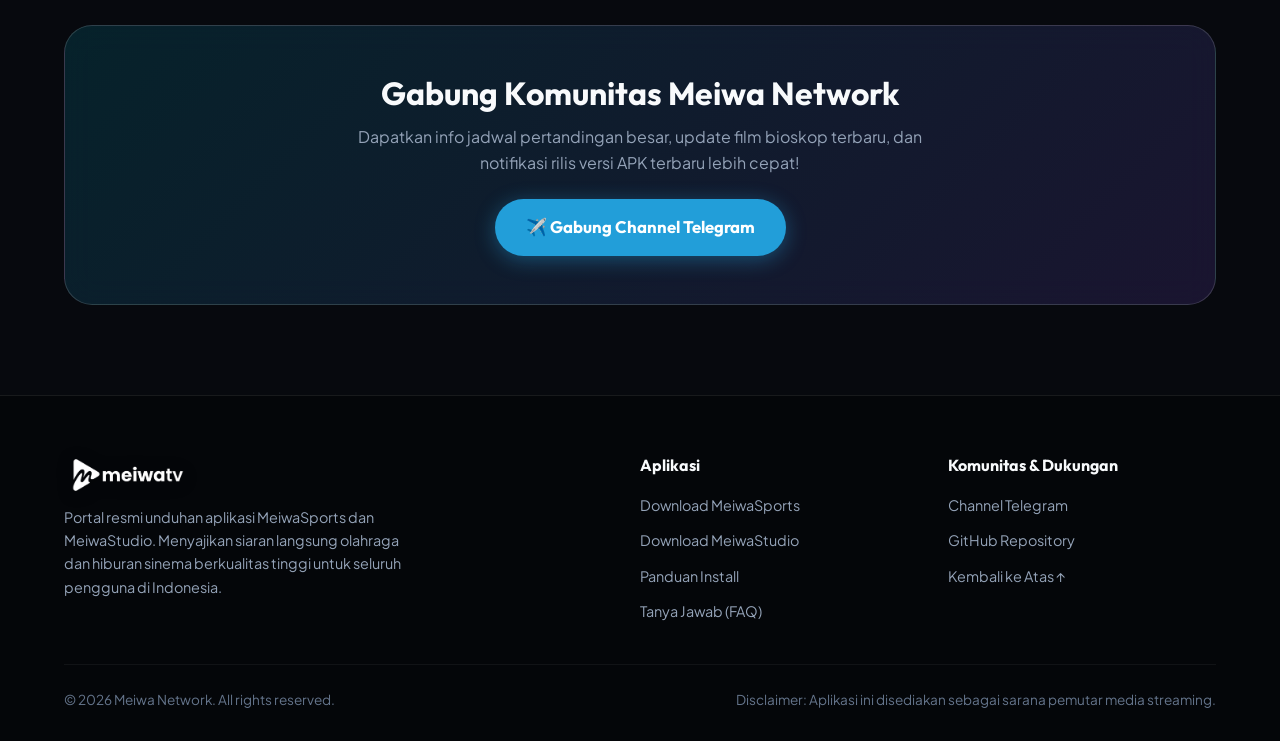
==== commit 77b3c567: "update MeiwaStudio download links on portal landing page" ====
--- a/index.html
+++ b/index.html
@@ -1,18 +1,22 @@
 <!DOCTYPE html>
 <html lang="id">
+
 <head>
   <meta charset="UTF-8">
   <meta name="viewport" content="width=device-width, initial-scale=1.0">
   <title>Meiwa Apps Portal | Download APK Resmi MeiwaSports & MeiwaStudio</title>
-  <meta name="description" content="Download APK resmi MeiwaSports (Live Streaming Olahraga & Score) dan MeiwaStudio (Nonton Film & Series Sub Indo). Gratis, cepat, dan lancar untuk Android & Smart TV.">
-  <meta name="keywords" content="meiwasports apk, meiwastudio apk, download meiwa tv, nonton bola live streaming gratis, nonton film gratis sub indo, streaming apk android tv">
+  <meta name="description"
+    content="Download APK resmi MeiwaSports (Live Streaming Olahraga & Score) dan MeiwaStudio (Nonton Film & Series Sub Indo). Gratis, cepat, dan lancar untuk Android & Smart TV.">
+  <meta name="keywords"
+    content="meiwasports apk, meiwastudio apk, download meiwa tv, nonton bola live streaming gratis, nonton film gratis sub indo, streaming apk android tv">
   <meta name="author" content="Meiwa Network">
 
   <!-- Open Graph / Facebook / WhatsApp -->
   <meta property="og:type" content="website">
   <meta property="og:url" content="https://meiwa.my.id/">
   <meta property="og:title" content="Meiwa Apps - Download APK MeiwaSports & MeiwaStudio">
-  <meta property="og:description" content="Nonton Live Streaming Bola, MotoGP, F1, dan Ribuan Film Bioskop Sub Indo Gratis di Android & Smart TV.">
+  <meta property="og:description"
+    content="Nonton Live Streaming Bola, MotoGP, F1, dan Ribuan Film Bioskop Sub Indo Gratis di Android & Smart TV.">
   <meta property="og:image" content="assets/logo-main.png">
 
   <!-- Favicon -->
@@ -21,11 +25,14 @@
   <!-- Google Fonts -->
   <link rel="preconnect" href="https://fonts.googleapis.com">
   <link rel="preconnect" href="https://fonts.gstatic.com" crossorigin>
-  <link href="https://fonts.googleapis.com/css2?family=Outfit:wght@400;500;600;700;800;900&family=Plus+Jakarta+Sans:wght@400;500;600;700&display=swap" rel="stylesheet">
+  <link
+    href="https://fonts.googleapis.com/css2?family=Outfit:wght@400;500;600;700;800;900&family=Plus+Jakarta+Sans:wght@400;500;600;700&display=swap"
+    rel="stylesheet">
 
   <!-- Stylesheet -->
   <link rel="stylesheet" href="style.css?v=1.0.2">
 </head>
+
 <body>
 
   <!-- Ambient Glowing Background -->
@@ -74,7 +81,8 @@
         </h1>
 
         <p class="hero-subtitle">
-          Nikmati ribuan siaran langsung sepakbola, balapan, badminton, dan koleksi film bioskop box office terlengkap dengan subtitle Indonesia. Ringan, cepat, dan mendukung Android Smartphone maupun Android Smart TV.
+          Nikmati ribuan siaran langsung sepakbola, balapan, badminton, dan koleksi film bioskop box office terlengkap
+          dengan subtitle Indonesia. Ringan, cepat, dan mendukung Android Smartphone maupun Android Smart TV.
         </p>
 
         <div class="hero-cta">
@@ -126,11 +134,12 @@
       <div class="section-header">
         <span class="badge-pill" style="margin-bottom: 12px;">Pilihan Aplikasi</span>
         <h2 class="section-title">Pilih Aplikasi Sesuai Kebutuhan Anda</h2>
-        <p class="section-subtitle">Dua aplikasi tangguh dengan performa cepat, tampilan modern, dan server berkecepatan tinggi.</p>
+        <p class="section-subtitle">Dua aplikasi tangguh dengan performa cepat, tampilan modern, dan server berkecepatan
+          tinggi.</p>
       </div>
 
       <div class="apps-grid">
-        
+
         <!-- CARD 1: MEIWASPORTS -->
         <div class="app-card app-card-sports">
           <div>
@@ -194,7 +203,8 @@
             <div class="platform-download-box">
               <div class="platform-download-label">⚡ PILIH LINK DOWNLOAD SESUAI PERANGKAT:</div>
               <div class="platform-btn-group">
-                <a href="https://drive.google.com/uc?export=download&id=1sWP2kF5n2mlUH2bNf4JsQ3jYTxerni7x" target="_blank" rel="noopener noreferrer" class="platform-btn platform-btn-hp">
+                <a href="https://drive.google.com/uc?export=download&id=1sWP2kF5n2mlUH2bNf4JsQ3jYTxerni7x"
+                  target="_blank" rel="noopener noreferrer" class="platform-btn platform-btn-hp">
                   <div class="platform-btn-left">
                     <span class="platform-btn-icon">📱</span>
                     <div class="platform-btn-text">
@@ -202,10 +212,13 @@
                       <span class="platform-btn-desc">Format ARM64 • Ringan & Cepat</span>
                     </div>
                   </div>
-                  <span class="platform-badge" style="background: rgba(139, 92, 246, 0.2); color: #a78bfa; border-color: rgba(139, 92, 246, 0.4);">45.2 MB</span>
+                  <span class="platform-badge"
+                    style="background: rgba(139, 92, 246, 0.2); color: #a78bfa; border-color: rgba(139, 92, 246, 0.4);">45.2
+                    MB</span>
                 </a>
 
-                <a href="https://drive.google.com/uc?export=download&id=1s0hHDHYfVo8bqAoSK0rHVRcrUFUpd6QY" target="_blank" rel="noopener noreferrer" class="platform-btn platform-btn-tv">
+                <a href="https://drive.google.com/uc?export=download&id=1s0hHDHYfVo8bqAoSK0rHVRcrUFUpd6QY"
+                  target="_blank" rel="noopener noreferrer" class="platform-btn platform-btn-tv">
                   <div class="platform-btn-left">
                     <span class="platform-btn-icon">📺</span>
                     <div class="platform-btn-text">
@@ -213,10 +226,13 @@
                       <span class="platform-btn-desc">Format 32-bit • Hemat Memori TV</span>
                     </div>
                   </div>
-                  <span class="platform-badge" style="background: rgba(16, 185, 129, 0.2); color: #34d399; border-color: rgba(16, 185, 129, 0.4);">44.5 MB</span>
+                  <span class="platform-badge"
+                    style="background: rgba(16, 185, 129, 0.2); color: #34d399; border-color: rgba(16, 185, 129, 0.4);">44.5
+                    MB</span>
                 </a>
 
-                <a href="https://drive.google.com/uc?export=download&id=19gBdRmoCI3Q4qErca5a8f7u0ix5_iVoG" target="_blank" rel="noopener noreferrer" class="platform-btn platform-btn-univ">
+                <a href="https://drive.google.com/uc?export=download&id=19gBdRmoCI3Q4qErca5a8f7u0ix5_iVoG"
+                  target="_blank" rel="noopener noreferrer" class="platform-btn platform-btn-univ">
                   <div class="platform-btn-left">
                     <span class="platform-btn-icon">🌐</span>
                     <div class="platform-btn-text">
@@ -224,7 +240,9 @@
                       <span class="platform-btn-desc">Kompatibel Semua HP & Android TV</span>
                     </div>
                   </div>
-                  <span class="platform-badge" style="background: rgba(148, 163, 184, 0.2); color: #cbd5e1; border-color: rgba(148, 163, 184, 0.3);">132 MB</span>
+                  <span class="platform-badge"
+                    style="background: rgba(148, 163, 184, 0.2); color: #cbd5e1; border-color: rgba(148, 163, 184, 0.3);">132
+                    MB</span>
                 </a>
               </div>
             </div>
@@ -294,7 +312,8 @@
             <div class="platform-download-box">
               <div class="platform-download-label">⚡ PILIH LINK DOWNLOAD SESUAI PERANGKAT:</div>
               <div class="platform-btn-group">
-                <a href="https://drive.google.com/uc?export=download&id=1fUypMiBVXvzLeirHdimQA_EsTnkqPeOt" target="_blank" rel="noopener noreferrer" class="platform-btn platform-btn-hp">
+                <a href="https://drive.google.com/uc?export=download&id=1elPWgczMwY7oJ4T1MM7nyO8SqFH0zrd7"
+                  target="_blank" rel="noopener noreferrer" class="platform-btn platform-btn-hp">
                   <div class="platform-btn-left">
                     <span class="platform-btn-icon">📱</span>
                     <div class="platform-btn-text">
@@ -302,10 +321,13 @@
                       <span class="platform-btn-desc">Format ARM64 • Ringan & Cepat</span>
                     </div>
                   </div>
-                  <span class="platform-badge" style="background: rgba(139, 92, 246, 0.2); color: #a78bfa; border-color: rgba(139, 92, 246, 0.4);">18.0 MB</span>
+                  <span class="platform-badge"
+                    style="background: rgba(139, 92, 246, 0.2); color: #a78bfa; border-color: rgba(139, 92, 246, 0.4);">18.1
+                    MB</span>
                 </a>
 
-                <a href="https://drive.google.com/uc?export=download&id=1DjRWYcw43G-3AEfAxb0qI-sXTNPWw_Tt" target="_blank" rel="noopener noreferrer" class="platform-btn platform-btn-tv">
+                <a href="https://drive.google.com/uc?export=download&id=1No7NFfkLCvZb4RUdqO1yhKZzB5mFPPxj"
+                  target="_blank" rel="noopener noreferrer" class="platform-btn platform-btn-tv">
                   <div class="platform-btn-left">
                     <span class="platform-btn-icon">📺</span>
                     <div class="platform-btn-text">
@@ -313,10 +335,13 @@
                       <span class="platform-btn-desc">Format 32-bit • Hemat Memori TV</span>
                     </div>
                   </div>
-                  <span class="platform-badge" style="background: rgba(16, 185, 129, 0.2); color: #34d399; border-color: rgba(16, 185, 129, 0.4);">15.6 MB</span>
+                  <span class="platform-badge"
+                    style="background: rgba(16, 185, 129, 0.2); color: #34d399; border-color: rgba(16, 185, 129, 0.4);">15.6
+                    MB</span>
                 </a>
 
-                <a href="https://drive.google.com/uc?export=download&id=1P84kJAU4M_lmjr6upcboHHhNHe0LqS1c" target="_blank" rel="noopener noreferrer" class="platform-btn platform-btn-univ">
+                <a href="https://drive.google.com/uc?export=download&id=1iJSlxHl2gb3omFR_rVGdsPr9JnP-CVC2"
+                  target="_blank" rel="noopener noreferrer" class="platform-btn platform-btn-univ">
                   <div class="platform-btn-left">
                     <span class="platform-btn-icon">🌐</span>
                     <div class="platform-btn-text">
@@ -324,7 +349,9 @@
                       <span class="platform-btn-desc">Kompatibel Semua HP & Android TV</span>
                     </div>
                   </div>
-                  <span class="platform-badge" style="background: rgba(148, 163, 184, 0.2); color: #cbd5e1; border-color: rgba(148, 163, 184, 0.3);">50.6 MB</span>
+                  <span class="platform-badge"
+                    style="background: rgba(148, 163, 184, 0.2); color: #cbd5e1; border-color: rgba(148, 163, 184, 0.3);">50.9
+                    MB</span>
                 </a>
               </div>
             </div>
@@ -341,11 +368,13 @@
       <div class="showcase-wrapper">
         <div class="section-header" style="margin-bottom: 30px;">
           <h2 class="section-title">Intip Tampilan Antarmuka Aplikasi</h2>
-          <p class="section-subtitle">Didesain dengan antarmuka yang elegan, responsif, dan mudah digunakan di perangkat apa pun.</p>
+          <p class="section-subtitle">Didesain dengan antarmuka yang elegan, responsif, dan mudah digunakan di perangkat
+            apa pun.</p>
         </div>
 
         <div class="showcase-tabs">
-          <button type="button" class="showcase-tab-btn active" data-target="previewSports">⚽ Tampilan MeiwaSports</button>
+          <button type="button" class="showcase-tab-btn active" data-target="previewSports">⚽ Tampilan
+            MeiwaSports</button>
           <button type="button" class="showcase-tab-btn" data-target="previewStudio">🎬 Tampilan MeiwaStudio</button>
         </div>
 
@@ -358,7 +387,8 @@
             <span class="badge-pill badge-sports">Sport Streaming UI</span>
             <h3>Jadwal Real-Time & Multi-Jalur Server</h3>
             <p>
-              MeiwaSports menyajikan jadwal pertandingan live lengkap dengan status tayang otomatis, multi-jalur server (Jalur 1, 2, 3), serta pemutar video super cepat tanpa gangguan iklan.
+              MeiwaSports menyajikan jadwal pertandingan live lengkap dengan status tayang otomatis, multi-jalur server
+              (Jalur 1, 2, 3), serta pemutar video super cepat tanpa gangguan iklan.
             </p>
             <div class="feature-mini-grid">
               <div class="feature-mini-card">
@@ -382,7 +412,8 @@
             <span class="badge-pill badge-studio">Movie Streaming UI</span>
             <h3>Top Movies Banner, Film & Series Unggulan</h3>
             <p>
-              MeiwaStudio hadir dengan Banner Slider Top Movie, badge kualitas dinamis (HD, CAM, Series), serta koleksi lengkap Film & Drama Seri dengan subtitle Indonesia jernih.
+              MeiwaStudio hadir dengan Banner Slider Top Movie, badge kualitas dinamis (HD, CAM, Series), serta koleksi
+              lengkap Film & Drama Seri dengan subtitle Indonesia jernih.
             </p>
             <div class="feature-mini-grid">
               <div class="feature-mini-card">
@@ -407,32 +438,38 @@
       <div class="section-header">
         <span class="badge-pill" style="margin-bottom: 12px;">Panduan Pengguna</span>
         <h2 class="section-title">Cara Mudah Install File APK di Android</h2>
-        <p class="section-subtitle">Ikuti 4 langkah sederhana berikut untuk menginstal aplikasi Meiwa di HP atau Smart TV Anda.</p>
+        <p class="section-subtitle">Ikuti 4 langkah sederhana berikut untuk menginstal aplikasi Meiwa di HP atau Smart
+          TV Anda.</p>
       </div>
 
       <div class="install-steps-grid">
         <div class="step-card">
           <div class="step-number">1</div>
           <h3>Unduh File APK</h3>
-          <p>Klik tombol <strong>Download APK</strong> di website ini, lalu tunggu hingga proses download file <code>.apk</code> selesai.</p>
+          <p>Klik tombol <strong>Download APK</strong> di website ini, lalu tunggu hingga proses download file
+            <code>.apk</code> selesai.
+          </p>
         </div>
 
         <div class="step-card">
           <div class="step-number">2</div>
           <h3>Buka File Download</h3>
-          <p>Buka notifikasi unduhan di HP Anda atau cari file di folder <em>Download</em> pada aplikasi File Manager.</p>
+          <p>Buka notifikasi unduhan di HP Anda atau cari file di folder <em>Download</em> pada aplikasi File Manager.
+          </p>
         </div>
 
         <div class="step-card">
           <div class="step-number">3</div>
           <h3>Izinkan Sumber Dikenal</h3>
-          <p>Jika muncul notifikasi keamanan Android, pilih <em>Setelan / Settings</em> lalu aktifkan <strong>"Izinkan dari sumber ini"</strong>.</p>
+          <p>Jika muncul notifikasi keamanan Android, pilih <em>Setelan / Settings</em> lalu aktifkan <strong>"Izinkan
+              dari sumber ini"</strong>.</p>
         </div>
 
         <div class="step-card">
           <div class="step-number">4</div>
           <h3>Pasang & Selamat Menikmati!</h3>
-          <p>Tekan tombol <strong>Install</strong> dan tunggu beberapa detik. Buka aplikasi Meiwa dan nikmati tayangan favorit Anda!</p>
+          <p>Tekan tombol <strong>Install</strong> dan tunggu beberapa detik. Buka aplikasi Meiwa dan nikmati tayangan
+            favorit Anda!</p>
         </div>
       </div>
     </div>
@@ -444,7 +481,8 @@
       <div class="section-header">
         <span class="badge-pill" style="margin-bottom: 12px;">Bantuan & Tanya Jawab</span>
         <h2 class="section-title">Pertanyaan yang Sering Diajukan</h2>
-        <p class="section-subtitle">Temukan jawaban atas pertanyaan umum seputar instalasi dan penggunaan aplikasi Meiwa.</p>
+        <p class="section-subtitle">Temukan jawaban atas pertanyaan umum seputar instalasi dan penggunaan aplikasi
+          Meiwa.</p>
       </div>
 
       <div class="faq-list" id="faqList">
@@ -456,10 +494,13 @@
   <!-- Telegram / Community CTA Banner -->
   <section class="section" style="padding-top: 20px;">
     <div class="container">
-      <div style="background: linear-gradient(135deg, rgba(6, 182, 212, 0.15) 0%, rgba(139, 92, 246, 0.15) 100%); border: 1px solid var(--border-accent); border-radius: var(--radius-xl); padding: 48px 32px; text-align: center; backdrop-filter: blur(16px);">
+      <div
+        style="background: linear-gradient(135deg, rgba(6, 182, 212, 0.15) 0%, rgba(139, 92, 246, 0.15) 100%); border: 1px solid var(--border-accent); border-radius: var(--radius-xl); padding: 48px 32px; text-align: center; backdrop-filter: blur(16px);">
         <h2 style="font-size: 2rem; margin-bottom: 12px;">Gabung Komunitas Meiwa Network</h2>
-        <p style="color: var(--text-muted); max-width: 600px; margin: 0 auto 24px;">Dapatkan info jadwal pertandingan besar, update film bioskop terbaru, dan notifikasi rilis versi APK terbaru lebih cepat!</p>
-        <a href="https://t.me/meiwatv" target="_blank" class="btn btn-sports btn-lg" style="background: #229ED9; color: #fff; box-shadow: 0 4px 20px rgba(34, 158, 217, 0.4);">
+        <p style="color: var(--text-muted); max-width: 600px; margin: 0 auto 24px;">Dapatkan info jadwal pertandingan
+          besar, update film bioskop terbaru, dan notifikasi rilis versi APK terbaru lebih cepat!</p>
+        <a href="https://t.me/meiwatv" target="_blank" class="btn btn-sports btn-lg"
+          style="background: #229ED9; color: #fff; box-shadow: 0 4px 20px rgba(34, 158, 217, 0.4);">
           <span>✈️ Gabung Channel Telegram</span>
         </a>
       </div>
@@ -474,7 +515,8 @@
           <a href="#" class="nav-brand">
             <img src="assets/logo-mobile.png" alt="Meiwa Logo">
           </a>
-          <p>Portal resmi unduhan aplikasi MeiwaSports dan MeiwaStudio. Menyajikan siaran langsung olahraga dan hiburan sinema berkualitas tinggi untuk seluruh pengguna di Indonesia.</p>
+          <p>Portal resmi unduhan aplikasi MeiwaSports dan MeiwaStudio. Menyajikan siaran langsung olahraga dan hiburan
+            sinema berkualitas tinggi untuk seluruh pengguna di Indonesia.</p>
         </div>
 
         <div class="footer-col">
@@ -508,7 +550,7 @@
   <div class="modal-overlay" id="downloadModal" role="dialog" aria-modal="true">
     <div class="modal-container">
       <button type="button" class="modal-close-btn" id="modalCloseBtn" aria-label="Tutup Modal">&times;</button>
-      
+
       <div class="modal-header">
         <img src="assets/logo-sports.png" alt="App Icon" class="modal-app-icon" id="modalAppIcon">
         <div>
@@ -524,7 +566,8 @@
         </ul>
       </div>
 
-      <p style="font-size: 0.85rem; color: var(--text-muted); margin-bottom: 12px; font-weight: 600;">PILIH SERVER DOWNLOAD:</p>
+      <p style="font-size: 0.85rem; color: var(--text-muted); margin-bottom: 12px; font-weight: 600;">PILIH SERVER
+        DOWNLOAD:</p>
       <div class="download-server-list" id="modalServerList">
         <!-- Rendered by app.js -->
       </div>
@@ -539,4 +582,5 @@
   <script src="config.js?v=1.0.2"></script>
   <script src="app.js?v=1.0.2"></script>
 </body>
-</html>
+
+</html>
